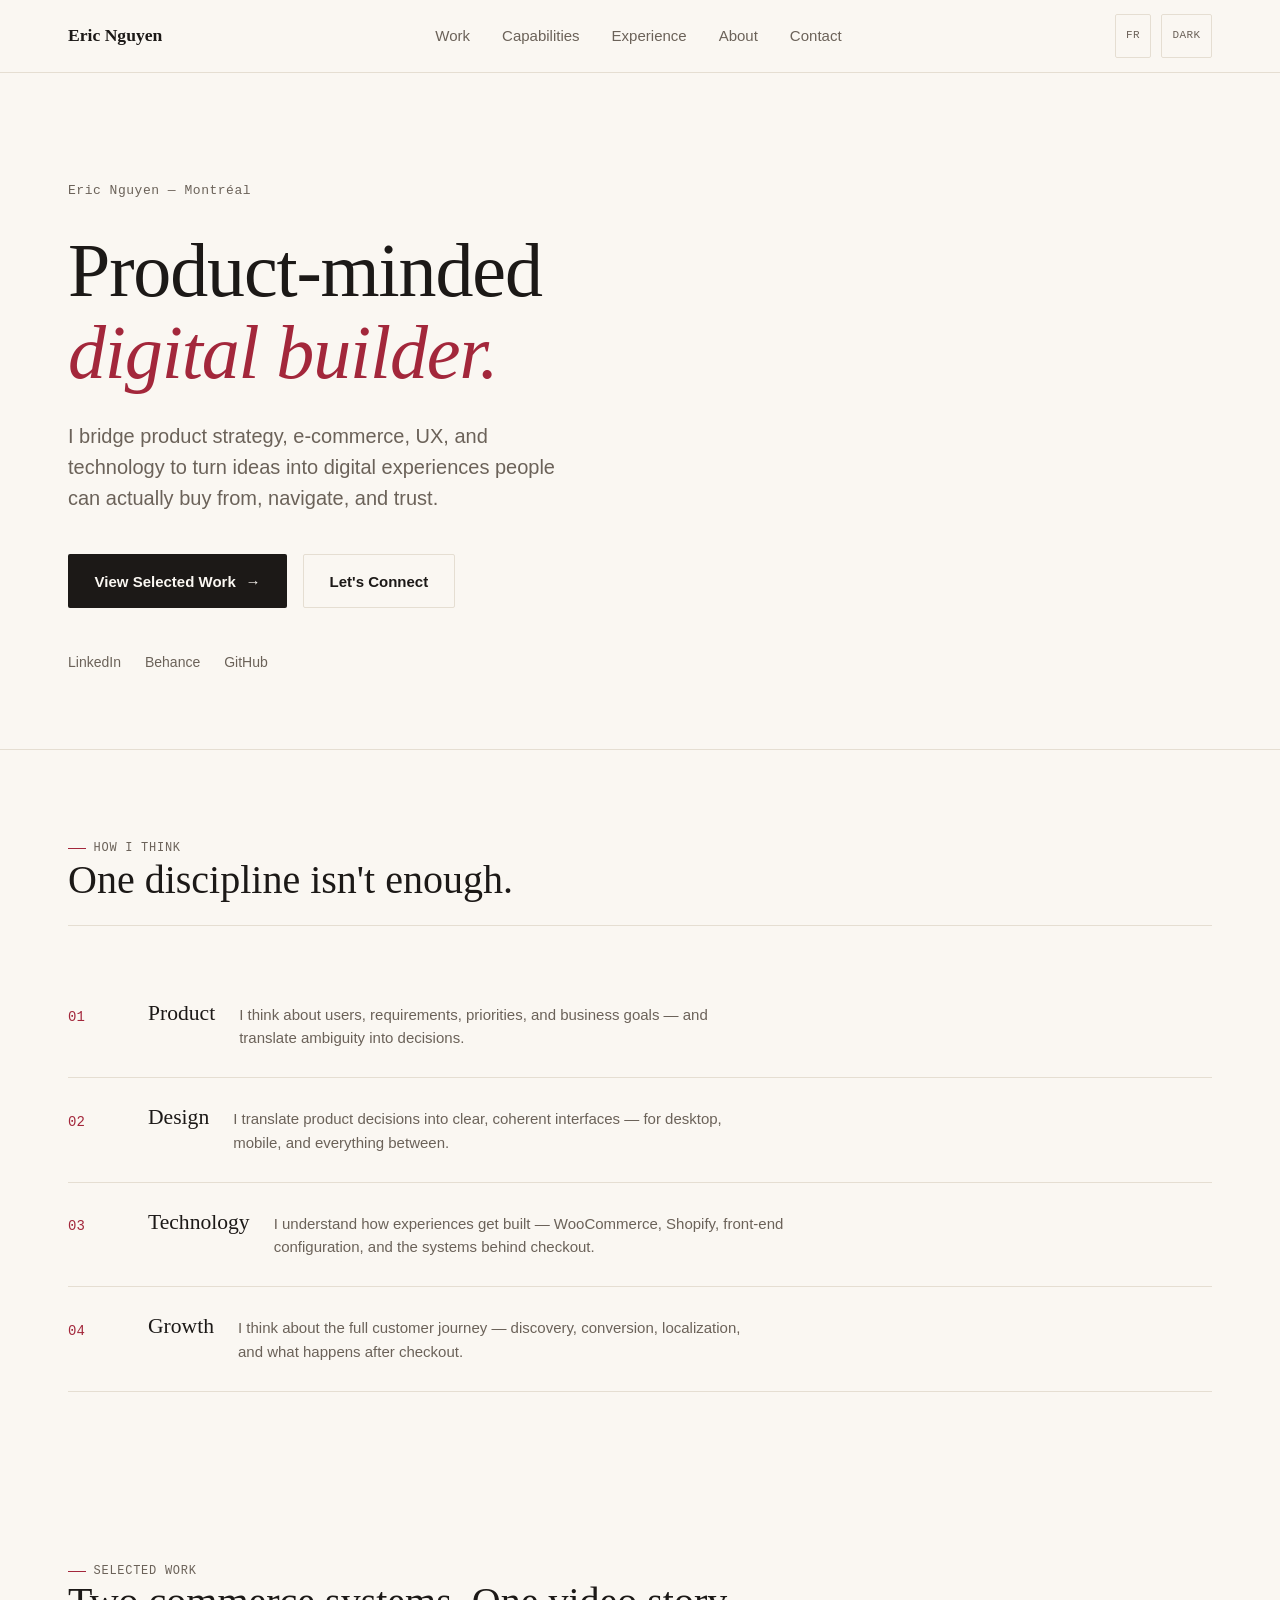
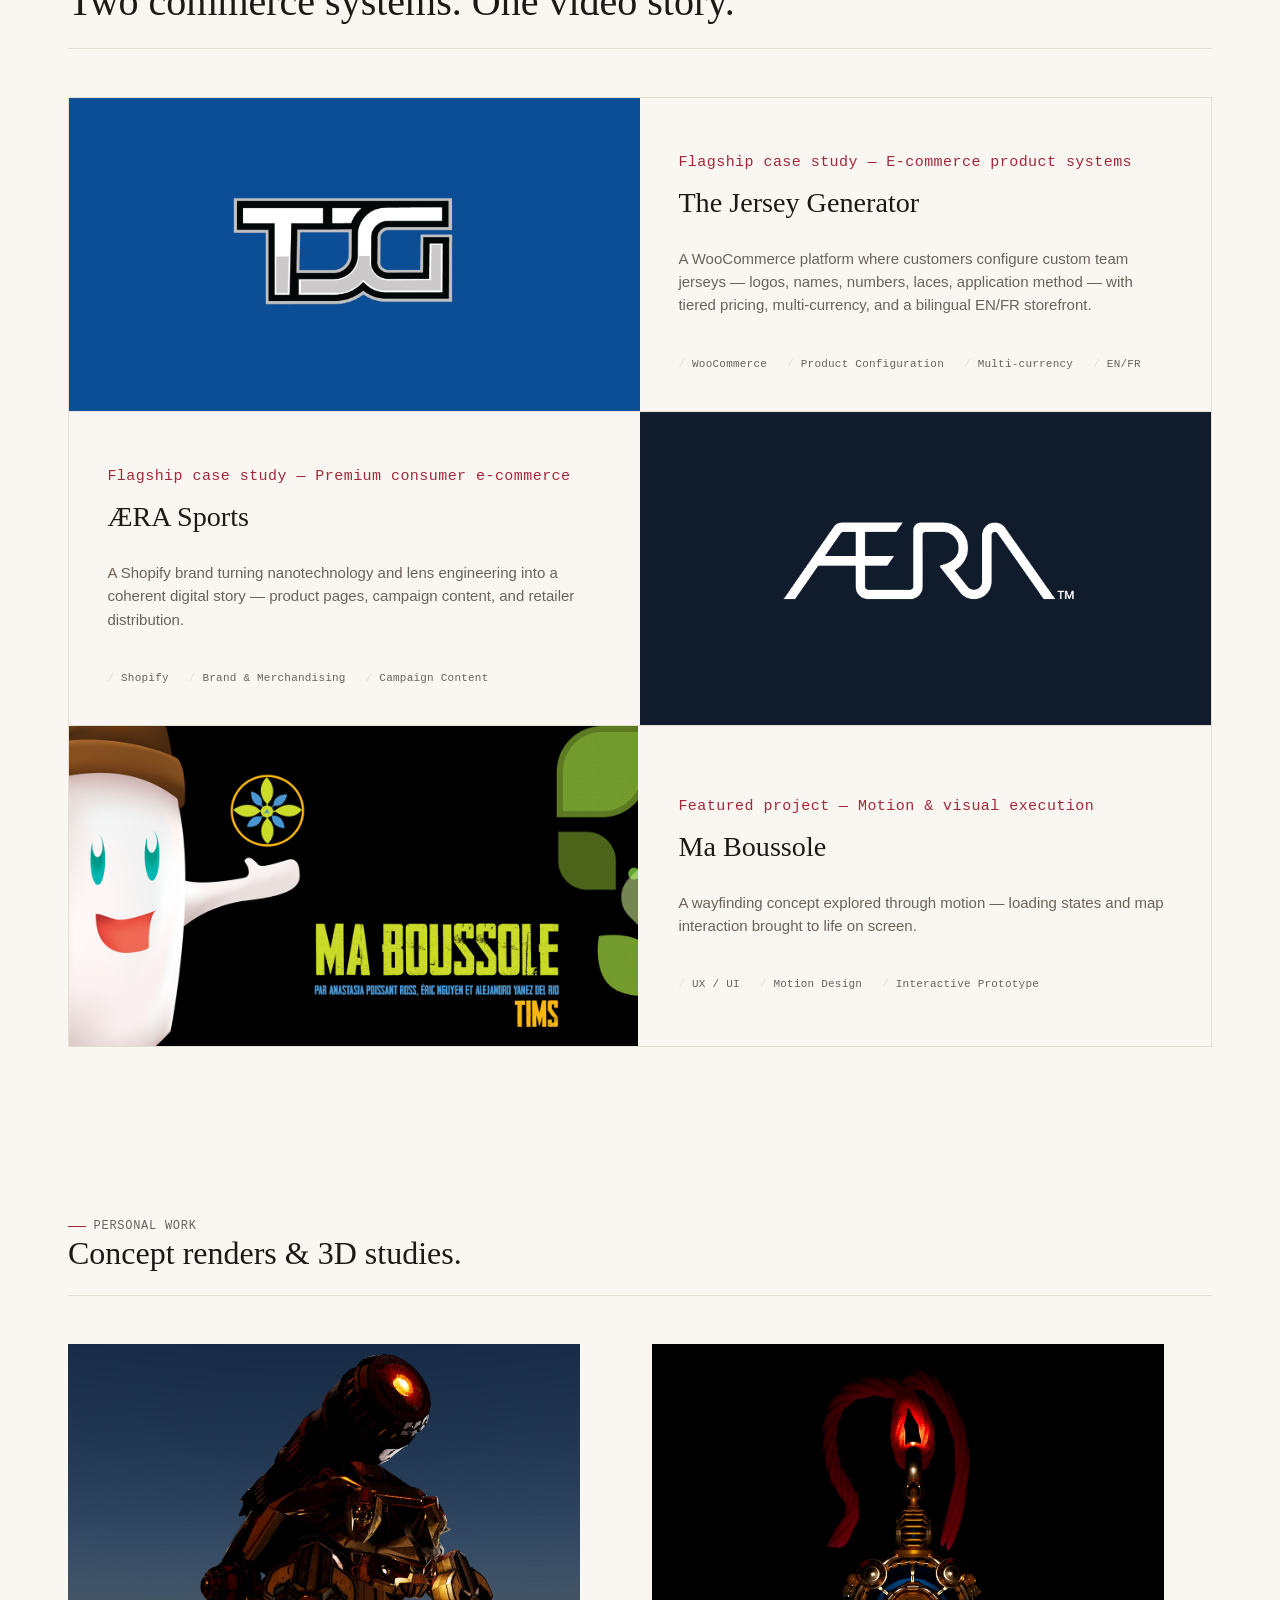
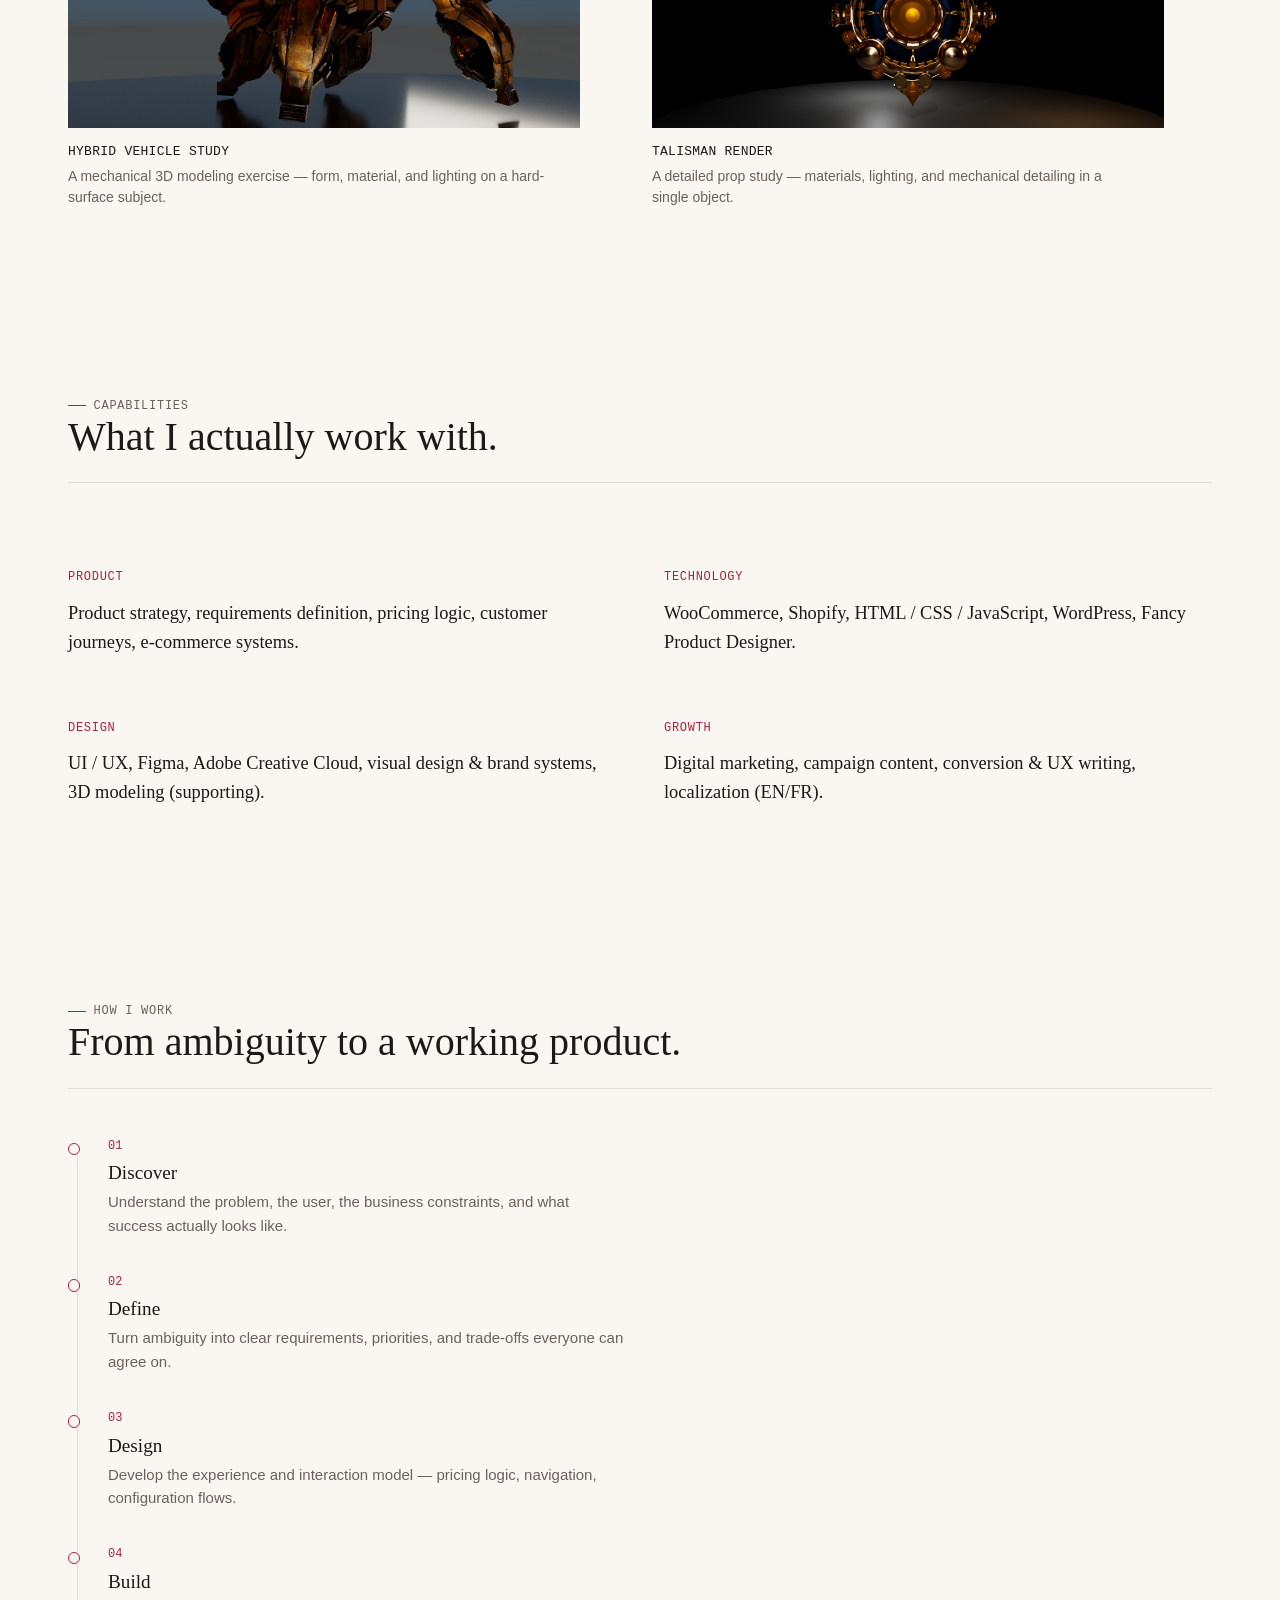
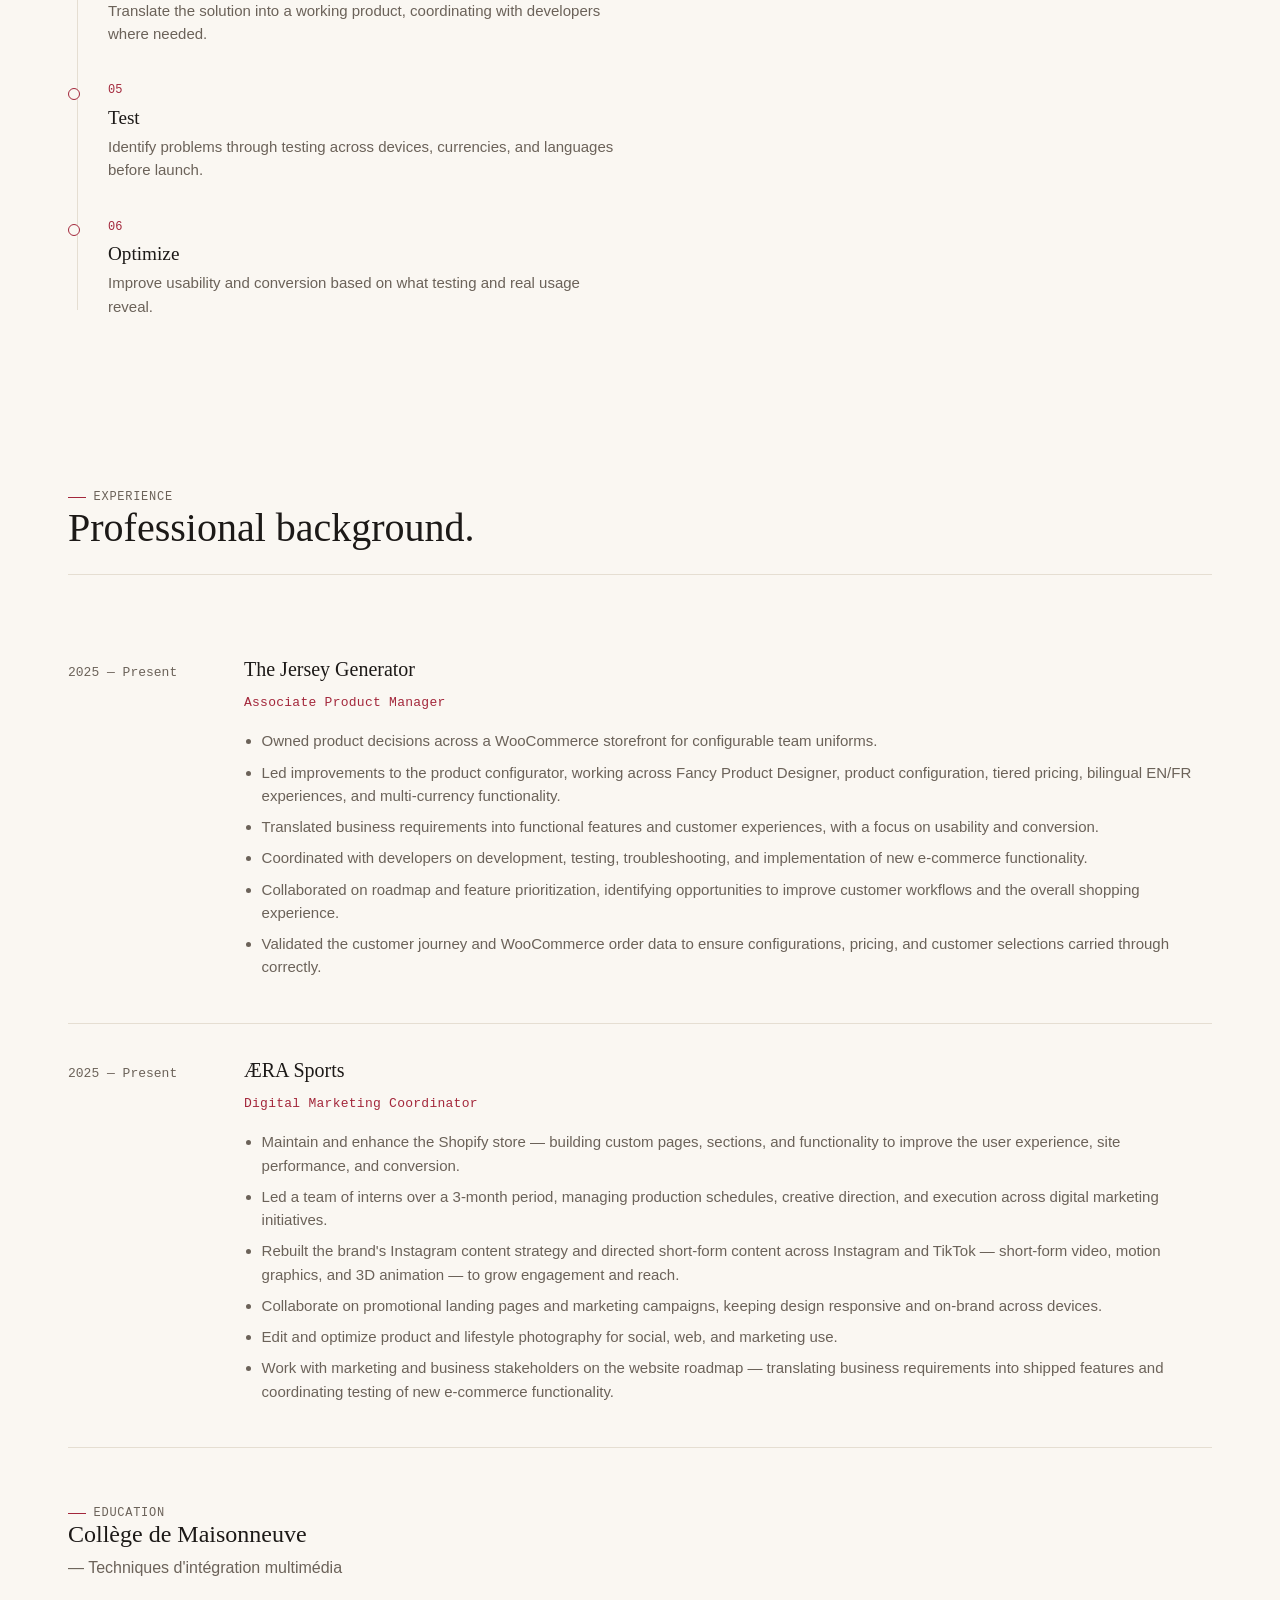
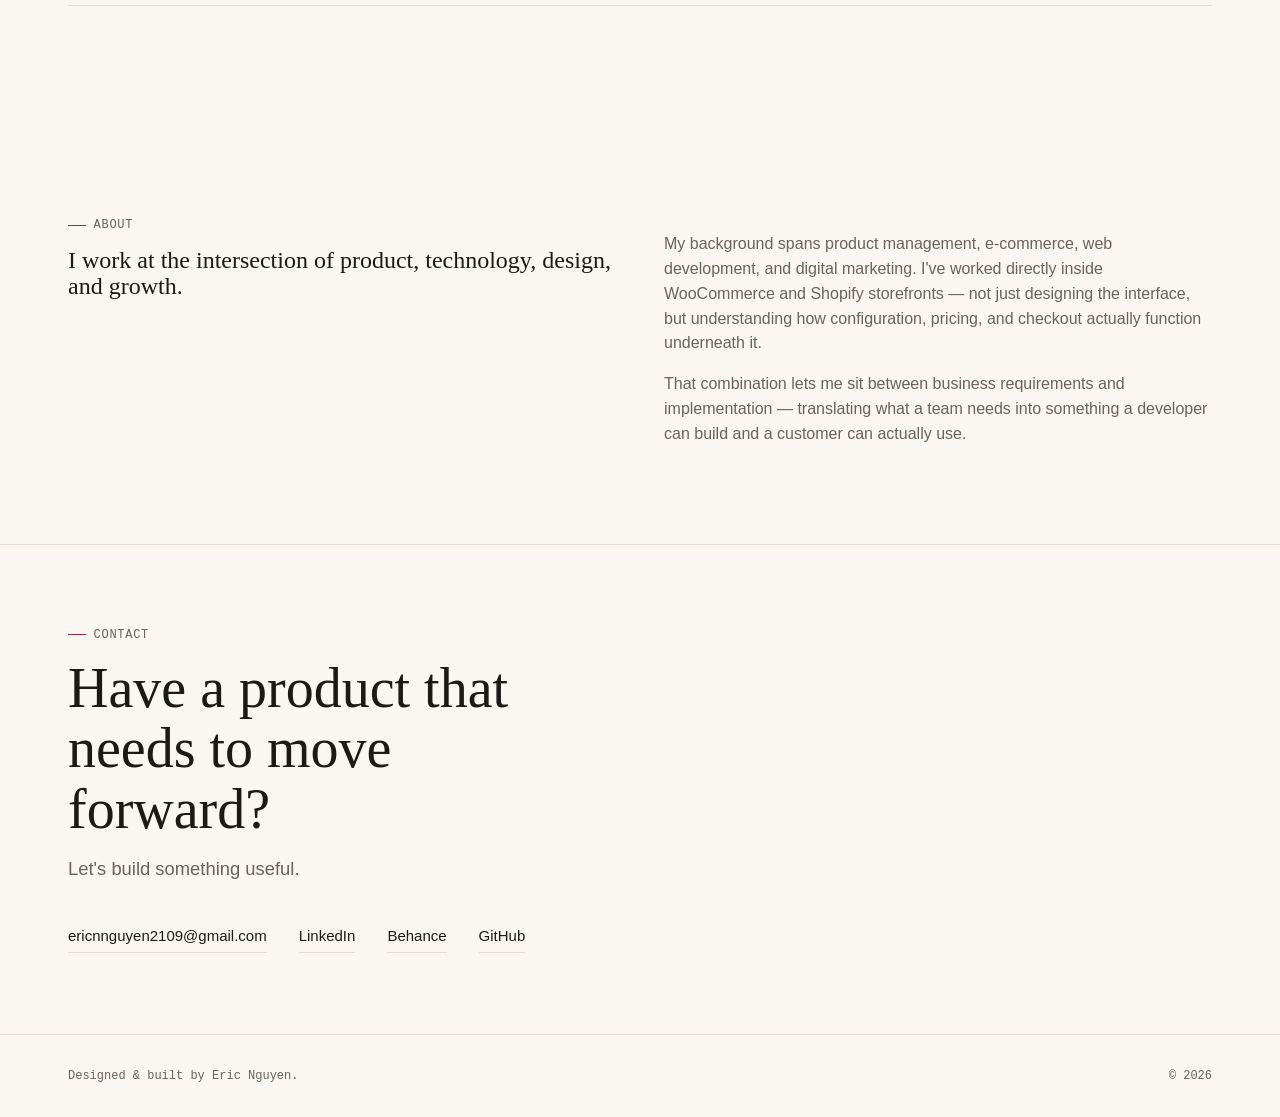
==== index.html @ 7a14f668 "first commit to github" ====
<!DOCTYPE html>
<html lang="en">
<head>
<meta charset="UTF-8">
<meta name="viewport" content="width=device-width, initial-scale=1.0">
<title>Eric Nguyen — Product-Minded Digital Builder</title>
<meta name="description" content="Eric Nguyen is a product-minded digital builder based in Montréal, working across product management, e-commerce (WooCommerce, Shopify), UX, and digital marketing.">
<link rel="canonical" href="https://ericnguyen.dev/">
<meta property="og:title" content="Eric Nguyen — Product-Minded Digital Builder">
<meta property="og:description" content="Bridging product strategy, e-commerce, UX and technology to turn ideas into digital experiences.">
<meta property="og:type" content="website">
<meta name="twitter:card" content="summary_large_image">
<link rel="stylesheet" href="css/style.css">
</head>
<body>

<header class="site-header">
  <div class="wrap">
    <a href="#top" class="logo">Eric Nguyen</a>
    <nav>
      <ul class="nav-links">
        <li><a href="#work" data-i18n="nav.work">Work</a></li>
        <li><a href="#capabilities" data-i18n="nav.capabilities">Capabilities</a></li>
        <li><a href="#experience" data-i18n="nav.experience">Experience</a></li>
        <li><a href="#about" data-i18n="nav.about">About</a></li>
        <li><a href="#contact" data-i18n="nav.contact">Contact</a></li>
      </ul>
    </nav>
    <div class="nav-right">
      <button class="icon-toggle" data-lang-toggle aria-label="Switch language">FR</button>
      <button class="icon-toggle" data-theme-toggle aria-label="Switch theme">DARK</button>
      <a href="#contact" class="btn btn-primary" data-i18n="nav.connect" style="display:none" data-desktop-only>Let's Connect</a>
      <button class="mobile-toggle" data-menu-toggle aria-label="Open menu">
        <svg width="22" height="22" viewBox="0 0 24 24" fill="none" stroke="currentColor" stroke-width="2"><line x1="3" y1="6" x2="21" y2="6"/><line x1="3" y1="12" x2="21" y2="12"/><line x1="3" y1="18" x2="21" y2="18"/></svg>
      </button>
    </div>
  </div>
</header>

<main id="top">

  <!-- HERO -->
  <section class="hero">
    <div class="wrap">
      <p class="hero-kicker" data-i18n="hero.kicker">Eric Nguyen — Montréal</p>
      <h1 data-i18n="hero.title">Product-minded<br><em>digital builder.</em></h1>
      <p class="hero-sub" data-i18n="hero.sub">I bridge product strategy, e-commerce, UX, and technology to turn ideas into digital experiences people can actually buy from, navigate, and trust.</p>
      <div class="hero-actions">
        <a href="#work" class="btn btn-primary btn-arrow" data-i18n="hero.cta1">View Selected Work</a>
        <a href="#contact" class="btn" data-i18n="hero.cta2">Let's Connect</a>
      </div>
      <div class="hero-links">
        <a href="https://www.linkedin.com/in/eric-nguyen-669284330/" target="_blank" rel="noopener">LinkedIn</a>
        <a href="https://www.behance.net/ericnguyen34" target="_blank" rel="noopener">Behance</a>
        <a href="https://github.com/" target="_blank" rel="noopener">GitHub</a>
      </div>
    </div>
  </section>

  <!-- THE DIFFERENCE -->
  <section id="difference">
    <div class="wrap">
      <div class="section-head">
        <div>
          <p class="eyebrow" data-i18n="diff.eyebrow">How I think</p>
          <h2 data-i18n="diff.title">One discipline isn't enough.</h2>
        </div>
      </div>
      <div class="pillars">
        <div class="pillar"><div class="pillar-num">01</div><div class="pillar-body"><h3 data-i18n="pillar1.title">Product</h3><p data-i18n="pillar1.body">I think about users, requirements, priorities, and business goals — and translate ambiguity into decisions.</p></div></div>
        <div class="pillar"><div class="pillar-num">02</div><div class="pillar-body"><h3 data-i18n="pillar2.title">Design</h3><p data-i18n="pillar2.body">I translate product decisions into clear, coherent interfaces — for desktop, mobile, and everything between.</p></div></div>
        <div class="pillar"><div class="pillar-num">03</div><div class="pillar-body"><h3 data-i18n="pillar3.title">Technology</h3><p data-i18n="pillar3.body">I understand how experiences get built — WooCommerce, Shopify, front-end configuration, and the systems behind checkout.</p></div></div>
        <div class="pillar"><div class="pillar-num">04</div><div class="pillar-body"><h3 data-i18n="pillar4.title">Growth</h3><p data-i18n="pillar4.body">I think about the full customer journey — discovery, conversion, localization, and what happens after checkout.</p></div></div>
      </div>
    </div>
  </section>

  <!-- SELECTED WORK -->
  <section id="work">
    <div class="wrap">
      <div class="section-head">
        <div>
          <p class="eyebrow" data-i18n="work.eyebrow">Selected Work</p>
          <h2 data-i18n="work.title">Two commerce systems. One video story.</h2>
        </div>
      </div>
      <div class="work-grid">

      <a href="jersey-generator.html" class="work-card">
        <div class="work-media">
          <img src="assets/images/jersey-generator/TJGHOMEPAGE.png" alt="Custom hockey jersey configured on The Jersey Generator platform">
        </div>
        <div class="work-info">
          <p class="work-tag" data-i18n="jg.tag">Flagship case study — E-commerce product systems</p>
          <h3 data-i18n="jg.title">The Jersey Generator</h3>
          <p data-i18n="jg.body">A WooCommerce platform where customers configure custom team jerseys — logos, names, numbers, laces, application method — with tiered pricing, multi-currency, and a bilingual EN/FR storefront.</p>
          <div class="work-meta"><span data-i18n="jg.meta.woocommerce">WooCommerce</span><span data-i18n="jg.meta.configuration">Product Configuration</span><span data-i18n="jg.meta.currency">Multi-currency</span><span data-i18n="jg.meta.language">EN/FR</span></div>
        </div>
      </a>

      <a href="aera-sports.html" class="work-card">
        <div class="work-media">
          <img src="assets/images/aera-sports/AERALOGOHOME.png" alt="ÆRA Sports frameless watersport eyewear, six colorways">
        </div>
        <div class="work-info">
          <p class="work-tag" data-i18n="aera.tag">Flagship case study — Premium consumer e-commerce</p>
          <h3 data-i18n="aera.title">ÆRA Sports</h3>
          <p data-i18n="aera.body">A Shopify brand turning nanotechnology and lens engineering into a coherent digital story — product pages, campaign content, and retailer distribution.</p>
          <div class="work-meta"><span data-i18n="aera.meta.shopify">Shopify</span><span data-i18n="aera.meta.brand">Brand & Merchandising</span><span data-i18n="aera.meta.campaign">Campaign Content</span></div>
        </div>
      </a>

      <a href="ma-boussole.html" class="work-card tier2">
        <div class="work-media">
          <img src="assets/images/ma-boussole/title-credits.png" alt="Ma Boussole wayfinding concept">
        </div>
        <div class="work-info">
          <p class="work-tag" data-i18n="mb.tag">Featured project — Motion & visual execution</p>
          <h3 data-i18n="mb.title">Ma Boussole</h3>
          <p data-i18n="mb.body">A wayfinding concept explored through motion — loading states and map interaction brought to life on screen.</p>
          <div class="work-meta"><span data-i18n="mb.meta.uxui">UX / UI</span><span data-i18n="mb.meta.motion">Motion Design</span><span data-i18n="mb.meta.prototype">Interactive Prototype</span></div>
        </div>
      </a>

      </div>
    </div>
  </section>

  <!-- SUPPORTING WORK -->
  <section id="supporting-work">
    <div class="wrap">
      <div class="section-head">
        <div>
          <p class="eyebrow" data-i18n="supp.eyebrow">Personal Work</p>
          <h2 style="font-size:clamp(1.5rem,2.6vw,2rem);" data-i18n="supp.title">Concept renders & 3D studies.</h2>
        </div>
      </div>
      <div class="supporting-grid">
        <div class="supporting-card">
          <div class="work-media"><img src="assets/images/other-projects/hybrid-vehicle-render.jpg" alt="3D render of a mechanized hybrid vehicle study"></div>
          <div class="cap"><h4 data-i18n="supp.hybrid.title">Hybrid Vehicle Study</h4><p data-i18n="supp.hybrid.body">A mechanical 3D modeling exercise — form, material, and lighting on a hard-surface subject.</p></div>
        </div>
        <div class="supporting-card">
          <div class="work-media"><img src="assets/images/other-projects/talisman-render.jpg" alt="3D render of a steampunk-style mechanical talisman pendant"></div>
          <div class="cap"><h4 data-i18n="supp.talisman.title">Talisman Render</h4><p data-i18n="supp.talisman.body">A detailed prop study — materials, lighting, and mechanical detailing in a single object.</p></div>
        </div>
      </div>
    </div>
  </section>

  <section id="capabilities">
    <div class="wrap">
      <div class="section-head">
        <div>
          <p class="eyebrow" data-i18n="cap.eyebrow">Capabilities</p>
          <h2 data-i18n="cap.title">What I actually work with.</h2>
        </div>
      </div>
      <div class="capabilities-grid">
        <div class="cap-group">
          <h3 data-i18n="cap.product">Product</h3>
          <p class="skills" data-i18n="cap.product.skills">Product strategy, requirements definition, pricing logic, customer journeys, e-commerce systems.</p>
        </div>
        <div class="cap-group">
          <h3 data-i18n="cap.technology">Technology</h3>
          <p class="skills" data-i18n="cap.technology.skills">WooCommerce, Shopify, HTML / CSS / JavaScript, WordPress, Fancy Product Designer.</p>
        </div>
        <div class="cap-group">
          <h3 data-i18n="cap.design">Design</h3>
          <p class="skills" data-i18n="cap.design.skills">UI / UX, Figma, Adobe Creative Cloud, visual design &amp; brand systems, 3D modeling (supporting).</p>
        </div>
        <div class="cap-group">
          <h3 data-i18n="cap.growth">Growth</h3>
          <p class="skills" data-i18n="cap.growth.skills">Digital marketing, campaign content, conversion &amp; UX writing, localization (EN/FR).</p>
        </div>
      </div>
    </div>
  </section>

  <!-- HOW I WORK -->
  <section id="how-i-work">
    <div class="wrap">
      <div class="section-head">
        <div>
          <p class="eyebrow" data-i18n="process.eyebrow">How I Work</p>
          <h2 data-i18n="process.title">From ambiguity to a working product.</h2>
        </div>
      </div>
      <div class="process-list">
        <div class="process-item"><div class="num">01</div><div><h3 data-i18n="process1.title">Discover</h3><p data-i18n="process1.body">Understand the problem, the user, the business constraints, and what success actually looks like.</p></div></div>
        <div class="process-item"><div class="num">02</div><div><h3 data-i18n="process2.title">Define</h3><p data-i18n="process2.body">Turn ambiguity into clear requirements, priorities, and trade-offs everyone can agree on.</p></div></div>
        <div class="process-item"><div class="num">03</div><div><h3 data-i18n="process3.title">Design</h3><p data-i18n="process3.body">Develop the experience and interaction model — pricing logic, navigation, configuration flows.</p></div></div>
        <div class="process-item"><div class="num">04</div><div><h3 data-i18n="process4.title">Build</h3><p data-i18n="process4.body">Translate the solution into a working product, coordinating with developers where needed.</p></div></div>
        <div class="process-item"><div class="num">05</div><div><h3 data-i18n="process5.title">Test</h3><p data-i18n="process5.body">Identify problems through testing across devices, currencies, and languages before launch.</p></div></div>
        <div class="process-item"><div class="num">06</div><div><h3 data-i18n="process6.title">Optimize</h3><p data-i18n="process6.body">Improve usability and conversion based on what testing and real usage reveal.</p></div></div>
      </div>
    </div>
  </section>

  <!-- EXPERIENCE -->
  <section id="experience">
    <div class="wrap">
      <div class="section-head">
        <div>
          <p class="eyebrow" data-i18n="exp.eyebrow">Experience</p>
          <h2 data-i18n="exp.title">Professional background.</h2>
        </div>
      </div>
      <div class="timeline">
        <div class="timeline-item">
          <div class="when">2025 — Present</div>
          <div>
            <h3>The Jersey Generator</h3>
            <p class="role-org">Associate Product Manager</p>
            <ul>
              <li data-i18n="exp.jg.li1">Owned product decisions across a WooCommerce storefront for configurable team uniforms.</li>
              <li data-i18n="exp.jg.li2">Led improvements to the product configurator, working across Fancy Product Designer, product configuration, tiered pricing, bilingual EN/FR experiences, and multi-currency functionality.</li>
              <li data-i18n="exp.jg.li3">Translated business requirements into functional features and customer experiences, with a focus on usability and conversion.</li>
              <li data-i18n="exp.jg.li4">Coordinated with developers on development, testing, troubleshooting, and implementation of new e-commerce functionality.</li>
              <li data-i18n="exp.jg.li5">Collaborated on roadmap and feature prioritization, identifying opportunities to improve customer workflows and the overall shopping experience.</li>
              <li data-i18n="exp.jg.li6">Validated the customer journey and WooCommerce order data to ensure configurations, pricing, and customer selections carried through correctly.</li>            
            </ul>
          </div>
        </div>
        <div class="timeline-item">
          <div class="when">2025 — Present</div>
          <div>
            <h3>ÆRA Sports</h3>
            <p class="role-org">Digital Marketing Coordinator</p>
            <ul>
              <li data-i18n="exp.aera.li1">Maintain and enhance the Shopify store — building custom pages, sections, and functionality to improve the user experience, site performance, and conversion.</li>
              <li data-i18n="exp.aera.li2">Led a team of interns over a 3-month period, managing production schedules, creative direction, and execution across digital marketing initiatives.</li>
              <li data-i18n="exp.aera.li3">Rebuilt the brand's Instagram content strategy and directed short-form content across Instagram and TikTok — short-form video, motion graphics, and 3D animation — to grow engagement and reach.</li>
              <li data-i18n="exp.aera.li4">Collaborate on promotional landing pages and marketing campaigns, keeping design responsive and on-brand across devices.</li>
              <li data-i18n="exp.aera.li5">Edit and optimize product and lifestyle photography for social, web, and marketing use.</li>
              <li data-i18n="exp.aera.li6">Work with marketing and business stakeholders on the website roadmap — translating business requirements into shipped features and coordinating testing of new e-commerce functionality.</li>
            </ul>
          </div>
        </div>
      </div>
      <div class="section-head" style="margin-top:3rem;border-top:none;padding-top:0;">
        <div>
          <p class="eyebrow">Education</p>
          <h2 style="font-size:1.5rem;">Collège de Maisonneuve</h2>
          <p style="margin-top:.5rem;">— Techniques d'intégration multimédia</p>
        </div>
      </div>
    </div>
  </section>

  <!-- ABOUT -->
  <section id="about">
    <div class="wrap">
      <div class="about-grid">
        <div>
          <p class="eyebrow" data-i18n="about.eyebrow">About</p>
          <h2 data-i18n="about.title">I work at the intersection of product, technology, design, and growth.</h2>
        </div>
        <div>
          <p data-i18n="about.body1">My background spans product management, e-commerce, web development, and digital marketing. I've worked directly inside WooCommerce and Shopify storefronts — not just designing the interface, but understanding how configuration, pricing, and checkout actually function underneath it.</p>
          <p data-i18n="about.body2">That combination lets me sit between business requirements and implementation — translating what a team needs into something a developer can build and a customer can actually use.</p>
        </div>
      </div>
    </div>
  </section>

  <!-- CONTACT -->
  <section id="contact" class="contact">
    <div class="wrap">
      <p class="eyebrow" data-i18n="contact.eyebrow">Contact</p>
      <h2 data-i18n="contact.title">Have a product that needs to move forward?</h2>
      <p data-i18n="contact.sub" style="font-size:1.15rem;margin-top:1rem;">Let's build something useful.</p>
      <div class="contact-links">
        <a href="mailto:ericnnguyen2109@gmail.com">ericnnguyen2109@gmail.com</a>
        <a href="https://www.linkedin.com/in/eric-nguyen-669284330/" target="_blank" rel="noopener">LinkedIn</a>
        <a href="https://www.behance.net/ericnguyen34" target="_blank" rel="noopener">Behance</a>
        <a href="https://github.com/EricNguyen0" target="_blank" rel="noopener">GitHub</a>
      </div>
    </div>
  </section>

</main>

<footer class="site-footer">
  <div class="wrap">
    <span data-i18n="footer.rights">Designed &amp; built by Eric Nguyen.</span>
    <span>© 2026</span>
  </div>
</footer>

<script src="js/translations.js"></script>
<script src="js/script.js"></script>
</body>
</html>
---- css/style.css ----
/* =========================================================
   ERIC NGUYEN — PORTFOLIO
   Design language: editorial print sensibility, not SaaS
   marketing template. Three typefaces doing distinct jobs —
   a serif for voice, a grotesk for reading, a mono for
   labels/numbers/metadata — instead of one font faking three
   roles. Warm ink-and-paper palette with a single deliberate
   accent (not "brand blue"). No boxed feature-card grids:
   lists, rules, and running numbers carry structure instead.
   ========================================================= */

/* Fonts are loaded via <link> tags in each page's <head> — not @import —
   so the browser can discover and fetch them in parallel with this
   stylesheet instead of waiting to parse this far into the CSS first. */

:root {
  --bg: #FAF7F2;
  --surface: #FFFFFF;
  --surface-raised: #F1ECE3;
  --text-primary: #1C1917;
  --text-secondary: #6B6259;
  --border: #E5DED2;
  --accent: #A3273B;
  --accent-ink: #FFF9F5;
  --focus: #A3273B;

  --serif: 'Fraunces', Georgia, serif;
  --sans: 'Inter', -apple-system, BlinkMacSystemFont, sans-serif;
  --mono: 'JetBrains Mono', ui-monospace, 'SFMono-Regular', Menlo, monospace;

  --max: 1240px;
  --gutter: clamp(1.25rem, 4vw, 3rem);
  --radius: 2px;
}

[data-theme="dark"] {
  --bg: #14110F;
  --surface: #1C1815;
  --surface-raised: #221D19;
  --text-primary: #F3ECE3;
  --text-secondary: #9C9088;
  --border: #302A24;
  --accent: #E2647A;
  --accent-ink: #1C0A0E;
  --focus: #E2647A;
}

* { box-sizing: border-box; -webkit-tap-highlight-color: transparent; }
html { scroll-behavior: smooth; -webkit-text-size-adjust: 100%; text-size-adjust: 100%; }
body { overflow-x: hidden; }
button, input, textarea, select { font: inherit; -webkit-appearance: none; appearance: none; }
:focus:not(:focus-visible) { outline: none; }
@media (prefers-reduced-motion: reduce) {
  html { scroll-behavior: auto; }
  *, *::before, *::after { animation-duration: 0.001ms !important; animation-iteration-count: 1 !important; transition-duration: 0.001ms !important; }
}

body {
  margin: 0;
  background: var(--bg);
  color: var(--text-primary);
  font-family: var(--sans);
  line-height: 1.55;
  -webkit-font-smoothing: antialiased;
  transition: background .25s ease, color .25s ease;
}

img, video { max-width: 100%; display: block; }
a { color: inherit; }
:focus-visible { outline: 2px solid var(--focus); outline-offset: 3px; }
::selection { background: var(--accent); color: var(--accent-ink); }

.wrap { max-width: var(--max); margin: 0 auto; padding: 0 var(--gutter); }

h1, h2, h3, h4 { font-family: var(--serif); font-weight: 500; line-height: 1.08; margin: 0; }
p { max-width: 62ch; color: var(--text-secondary); }
em { color: var(--text-primary); }

/* Labels, tags, meta, numbers — the mono voice runs through the
   whole site as its one consistent structural signature. */
.eyebrow {
  font-family: var(--mono); font-size: .75rem; font-weight: 500;
  letter-spacing: .06em; text-transform: uppercase;
  color: var(--text-secondary); margin: 0 0 .85rem;
  display: flex; align-items: center; gap: .5rem;
}
.eyebrow::before { content: ''; width: 1.1rem; height: 1px; background: var(--accent); display: inline-block; }

.btn {
  display: inline-flex; align-items: center; gap: .6rem;
  font-family: var(--sans); font-weight: 600; font-size: .9375rem;
  padding: .9rem 1.6rem; border-radius: var(--radius);
  border: 1px solid transparent; cursor: pointer; text-decoration: none;
  transition: background .2s ease, color .2s ease, transform .15s ease, gap .2s ease;
}
.btn-primary { background: var(--text-primary); color: var(--bg); }
.btn-primary:hover { background: var(--accent); color: var(--accent-ink); }
.btn:not(.btn-primary) { border-color: var(--border); color: var(--text-primary); background: transparent; }
.btn:not(.btn-primary):hover { border-color: var(--text-primary); }
.btn-arrow::after { content: '→'; transition: transform .2s ease; }
.btn:hover .btn-arrow::after, .btn.btn-arrow:hover::after { transform: translateX(2px); }

/* ---------- Header & Mobile Menu Fix ---------- */
.site-header {
  position: sticky;
  top: 0;
  z-index: 100; /* Increased z-index to sit above all page content */
  background: var(--bg);
  background: color-mix(in srgb, var(--bg) 95%, transparent);
  -webkit-backdrop-filter: blur(10px);
  backdrop-filter: blur(10px);
  border-bottom: 1px solid var(--border);
  padding-left: env(safe-area-inset-left);
  padding-right: env(safe-area-inset-right);
}

.site-header .wrap {
  display: flex;
  align-items: center;
  justify-content: space-between;
  height: 4.5rem;
  gap: 1rem;
}

.logo {
  font-family: var(--serif);
  font-weight: 600;
  font-size: clamp(1rem, 2.5vw, 1.1rem);
  text-decoration: none;
}

.nav-links {
  display: flex;
  gap: 2rem;
  list-style: none;
  margin: 0;
  padding: 0;
}

.nav-links a {
  text-decoration: none;
  font-size: 0.9375rem;
  color: var(--text-secondary);
  transition: color 0.15s ease;
}

.nav-links a:hover, 
.nav-links a.active {
  color: var(--text-primary);
}

.nav-right {
  display: flex;
  align-items: center;
  gap: 0.6rem;
}

.icon-toggle {
  background: none;
  border: 1px solid var(--border);
  border-radius: var(--radius);
  color: var(--text-secondary);
  font-family: var(--mono);
  font-size: 0.6875rem;
  font-weight: 500;
  letter-spacing: 0.04em;
  padding: 0.5rem 0.65rem;
  min-height: 2.75rem;
  cursor: pointer;
  transition: border-color 0.15s ease, color 0.15s ease;
}

.icon-toggle:hover {
  border-color: var(--text-primary);
  color: var(--text-primary);
}

.mobile-toggle {
  display: none;
  background: none;
  border: none;
  color: var(--text-primary);
  cursor: pointer;
  min-width: 2.75rem;
  min-height: 2.75rem;
  padding: 0;
}

/* Mobile Specific Menu Overlay Fix */
@media (max-width: 900px) {
  .mobile-toggle { 
    display: flex; 
    align-items: center; 
    justify-content: center; 
  }
  
  .nav-links {
    position: fixed;
    top: 4.5rem;
    left: 0;
    right: 0;
    bottom: 0;
    height: calc(100vh - 4.5rem); /* Covers full screen below header */
    background: var(--bg); /* Opaque background prevents page text bleed-through */
    z-index: 99;
    flex-direction: column;
    padding: 2.5rem var(--gutter);
    gap: 1.75rem;
    transform: translateY(-8px);
    opacity: 0;
    pointer-events: none;
    transition: opacity 0.2s ease, transform 0.2s ease;
    overflow-y: auto; /* Ensures menu items remain accessible on short screens */
  }

  .nav-links.open {
    opacity: 1;
    transform: translateY(0);
    pointer-events: auto;
  }

  .nav-links a {
    font-size: 1.75rem;
    font-family: var(--serif);
    color: var(--text-primary);
  }
}

/* ---------- Hero ---------- */
.hero { padding: clamp(4rem, 12vh, 7.5rem) 0 clamp(3rem, 8vh, 5rem); border-bottom: 1px solid var(--border); }
.hero-kicker { font-family: var(--mono); font-size: .8125rem; letter-spacing: .04em; color: var(--text-secondary); margin: 0 0 1.75rem; }
.hero h1 { font-size: clamp(2.5rem, 6vw, 4.75rem); max-width: 15ch; letter-spacing: -0.015em; }
.hero h1 em { font-style: italic; color: var(--accent); }
.hero-sub { font-size: clamp(1.05rem, 1.6vw, 1.25rem); margin: 1.75rem 0 2.5rem; max-width: 46ch; }
.hero-actions { display: flex; flex-wrap: wrap; gap: 1rem; margin-bottom: 2.75rem; }
.hero-links { display: flex; gap: 1.5rem; font-size: .875rem; font-weight: 500; }
.hero-links a { text-decoration: none; color: var(--text-secondary); border-bottom: 1px solid transparent; padding-bottom: 2px; transition: border-color .15s ease, color .15s ease; }
.hero-links a:hover { color: var(--text-primary); border-color: var(--accent); }

/* ---------- Section scaffolding ---------- */
section { padding: clamp(3.5rem, 9vh, 6.5rem) 0; }
.section-head { display: flex; justify-content: space-between; align-items: flex-end; gap: 2rem; margin-bottom: 3rem; border-bottom: 1px solid var(--border); padding-bottom: 1.5rem; }
.section-head h2 { font-size: clamp(1.75rem, 3.2vw, 2.5rem); }
.section-head p { margin: .5rem 0 0; }

/* ---------- The Difference — a running list, not a feature grid ---------- */
/* .pillars { border-top: 1px solid var(--text-primary); } */
.pillar {
  display: grid; grid-template-columns: 3.5rem 1fr; gap: 1.5rem;
  padding: 1.75rem 0; border-bottom: 1px solid var(--border);
  align-items: baseline; transition: padding-left .25s ease;
}
.pillar:hover { padding-left: .5rem; }
.pillar-num { font-family: var(--mono); font-size: .875rem; color: var(--accent); align-self: start; padding-top: .35rem; }
.pillar-body { display: flex; flex-wrap: wrap; align-items: baseline; gap: .5rem 1.5rem; }
.pillar h3 { font-size: 1.35rem; flex-shrink: 0; }
.pillar p { font-size: .9375rem; margin: 0; flex: 1 1 32ch; }
@media (max-width: 640px) {
  .pillar { grid-template-columns: 2.5rem 1fr; }
  .pillar-body { flex-direction: column; gap: .35rem; }
}

/* ---------- Selected work ---------- */
.work-grid { display: grid; grid-template-columns: 1fr; gap: 1px; background: var(--border); border: 1px solid var(--border); }
.work-card { background: var(--bg); text-decoration: none; color: inherit; display: grid; grid-template-columns: 1fr 1fr; align-items: stretch; }
.work-card.tier3 { grid-template-columns: 1fr; }
.work-card:nth-child(even) .work-media { order: 2; }
.work-card:nth-child(even) .work-info { order: 1; }
.work-media { position: relative; overflow: hidden; background: var(--surface-raised); max-height: 24rem; }
.work-card.tier2 .work-media { aspect-ratio: 16 / 9; max-height: 20rem; }
.work-media img, .work-media video { width: 100%; height: 100%; object-fit: cover; transition: transform .5s ease; }
.work-card:hover .work-media img, .work-card:hover .work-media video { transform: scale(1.03); }
.work-info { padding: clamp(1.5rem, 3vw, 2.75rem); display: flex; flex-direction: column; justify-content: center; }
.work-tag { font-family: var(--mono); font-size: .75rem; letter-spacing: .03em; color: var(--accent); margin-bottom: .85rem; }
.work-info h3 { font-size: clamp(1.4rem, 2.2vw, 1.9rem); margin-bottom: .85rem; }
.work-info p { font-size: .9375rem; }
.work-meta { display: flex; gap: 1.25rem; flex-wrap: wrap; margin-top: 1.5rem; }
.work-meta span { font-family: var(--mono); font-size: .6875rem; letter-spacing: .02em; color: var(--text-secondary); }
.work-meta span::before { content: '/ '; color: var(--border); }
@media (max-width: 800px) {
  .work-card, .work-card.tier2 { grid-template-columns: 1fr; }
  .work-card:nth-child(even) .work-media, .work-card:nth-child(even) .work-info { order: initial; }
  .work-media, .work-card.tier2 .work-media { aspect-ratio: 16 / 10; max-height: 16rem; }
}

/* ---------- Supporting work (Tier 3) ---------- */
.supporting-grid { display: grid; grid-template-columns: repeat(2, 1fr); gap: 1.5rem; }
/* .supporting-card { border-top: 1px solid var(--text-primary); } */
.supporting-card .work-media { aspect-ratio: 4/3; background: var(--surface-raised); }
.supporting-card .work-media img { width: 100%; height: 100%; object-fit: cover; }
.supporting-card .cap { padding: 1.1rem 0; }
.supporting-card .cap h4 { font-family: var(--mono); font-weight: 500; font-size: .8125rem; letter-spacing: .02em; text-transform: uppercase; margin: 0 0 .4rem; color: var(--text-primary); }
.supporting-card .cap p { font-size: .875rem; margin: 0; }
@media (max-width: 620px) { .supporting-grid { grid-template-columns: 1fr; } }

/* ---------- Capabilities — run-in text, not a skills matrix ---------- */
.capabilities-grid { display: grid; grid-template-columns: repeat(2, 1fr); gap: 2.5rem 3rem; padding-top: 2.5rem; }
.cap-group { padding-bottom: 1.5rem; }
.cap-group h3 {
  font-family: var(--mono); font-size: .75rem; letter-spacing: .06em; text-transform: uppercase;
  font-weight: 500; margin-bottom: .9rem; color: var(--accent);
}
.cap-group .skills { font-family: var(--serif); font-size: 1.15rem; color: var(--text-primary); line-height: 1.6; margin: 0; }
@media (max-width: 620px) { .capabilities-grid { grid-template-columns: 1fr; } }

/* ---------- How I work — a rail, not boxed steps ---------- */
.process-list { position: relative; padding-left: 2.5rem; }
.process-list::before { content: ''; position: absolute; left: .55rem; top: .5rem; bottom: .5rem; width: 1px; background: var(--border); }
.process-item { position: relative; padding: 0 0 2.25rem; }
.process-item:last-child { padding-bottom: 0; }
.process-item::before {
  content: ''; position: absolute; left: -2.5rem; top: .4rem; width: .65rem; height: .65rem;
  border-radius: 50%; background: var(--bg); border: 1px solid var(--accent);
}
.process-item .num { font-family: var(--mono); font-size: .75rem; color: var(--accent); display: block; margin-bottom: .5rem; }
.process-item h3 { font-size: 1.2rem; margin-bottom: .4rem; }
.process-item p { margin: 0; font-size: .9375rem; }

/* ---------- Experience ---------- */
/* .timeline { border-top: 1px solid var(--text-primary); } */
.timeline-item { display: grid; grid-template-columns: 9rem 1fr; gap: 2rem; padding: 2.25rem 0; border-bottom: 1px solid var(--border); }
.timeline-item .when { font-family: var(--mono); color: var(--text-secondary); font-size: .8125rem; padding-top: .3rem; }
.timeline-item h3 { font-size: 1.25rem; margin-bottom: .3rem; }
.timeline-item .role-org { font-family: var(--mono); font-size: .8125rem; letter-spacing: .02em; color: var(--accent); margin-bottom: 1rem; }
.timeline-item ul { margin: 0; padding-left: 1.1rem; color: var(--text-secondary); font-size: .9375rem; }
.timeline-item li { margin-bottom: .5rem; }
@media (max-width: 700px) { .timeline-item { grid-template-columns: 1fr; gap: .5rem; } }

/* ---------- About ---------- */
.about-grid { display: grid; grid-template-columns: 1fr 1fr; gap: 3rem; align-items: start; }
@media (max-width: 800px) { .about-grid { grid-template-columns: 1fr; } }

/* ---------- Contact / footer ---------- */
.contact { text-align: left; border-top: 1px solid var(--border); }
.contact h2 { font-size: clamp(2rem, 5vw, 3.5rem); max-width: 16ch; }
.contact-links { margin-top: 2.5rem; display: flex; flex-wrap: wrap; gap: 2rem; }
.contact-links a { text-decoration: none; font-size: .9375rem; border-bottom: 1px solid var(--border); padding-bottom: .3rem; transition: border-color .15s ease; }
.contact-links a:hover { border-color: var(--accent); }
footer.site-footer { border-top: 1px solid var(--border); padding: 2rem 0; }
.site-footer .wrap { display: flex; justify-content: space-between; align-items: center; flex-wrap: wrap; gap: 1rem; font-family: var(--mono); font-size: .75rem; color: var(--text-secondary); }

/* ---------- Case study pages ---------- */
.cs-hero { padding-top: 6rem; border-bottom: 1px solid var(--border); }
.cs-meta { display: flex; flex-wrap: wrap; gap: 2.5rem; margin: 2.5rem 0; padding-top: 2rem; border-top: 1px solid var(--border); font-family: var(--mono); }
.cs-meta div span { display: block; font-size: .6875rem; letter-spacing: .03em; text-transform: uppercase; color: var(--text-secondary); margin-bottom: .4rem; }
.cs-meta div strong { font-weight: 500; font-size: .875rem; font-family: var(--sans); color: var(--text-primary); }
.cs-figure { margin: 0; }
.cs-figure img, .cs-figure video { width: 100%; border-radius: var(--radius); }
.cs-figure figcaption { margin-top: .85rem; font-size: .875rem; color: var(--text-secondary); max-width: 60ch; }
.cs-two-col { display: grid; grid-template-columns: .9fr 1.1fr; gap: 3rem; align-items: start; }
@media (max-width: 800px) { .cs-two-col { grid-template-columns: 1fr; } }
.cs-two-col.reverse { grid-template-columns: 1.1fr .9fr; }
@media (max-width: 800px) { .cs-two-col.reverse { grid-template-columns: 1fr; } }
.cs-sticky { position: sticky; top: 8rem; }
@media (max-width: 800px) {
  /* Once cs-two-col stacks into one column, there's no sidebar left to
     justify sticky behavior — a "sticky" block sitting above its own
     stacked sibling content just looks like a bug, not a feature. */
  .cs-sticky { position: static; top: auto; }
}
.cs-grid-2 { display: grid; grid-template-columns: 1fr 1fr; gap: 1.25rem; }
.cs-grid-3 { display: grid; grid-template-columns: repeat(3, 1fr); gap: 1.25rem; }
@media (max-width: 700px) { .cs-grid-2, .cs-grid-3 { grid-template-columns: 1fr; } }
.pull-quote { font-family: var(--serif); font-style: italic; font-size: clamp(1.4rem, 2.6vw, 2rem); line-height: 1.32; border-left: 2px solid var(--accent); padding-left: 1.5rem; max-width: 42ch; color: var(--text-primary); }
.decision-block { border-top: 2px solid var(--text-primary); padding-top: 1rem; }
.decision-block .label { font-family: var(--mono); font-size: .6875rem; letter-spacing: .04em; text-transform: uppercase; color: var(--accent); margin-bottom: .6rem; }
.decision-block p { color: var(--text-primary); margin: 0; font-size: .9375rem; }

/* ---------- Swiper — lightweight, dependency-free carousel for
   showing multiple screenshots/photos in one figure slot ---------- */
.swiper { margin: 0; }
.swiper-track {
  display: flex; overflow-x: auto; scroll-snap-type: x mandatory; scroll-behavior: smooth;
  border-radius: var(--radius); -webkit-overflow-scrolling: touch;
  scrollbar-width: none; -ms-overflow-style: none;
}
.swiper-track::-webkit-scrollbar { display: none; }
.swiper-slide { flex: 0 0 100%; scroll-snap-align: start; margin: 0; }
.swiper-slide img, .swiper-slide video { width: 100%; display: block; }
.swiper-controls { display: flex; align-items: center; justify-content: space-between; margin-top: 1rem; }
.swiper-dots { display: flex; gap: .5rem; }
.swiper-dots .dot { width: .45rem; height: .45rem; border-radius: 50%; background: var(--border); border: none; padding: 0; cursor: pointer; transition: background .15s ease, transform .15s ease; }
.swiper-dots .dot.active { background: var(--accent); transform: scale(1.2); }
.swiper-btn {
  display: flex; align-items: center; justify-content: center;
  width: 2.25rem; height: 2.25rem; border-radius: 50%; border: 1px solid var(--border);
  background: transparent; color: var(--text-primary); cursor: pointer; font-family: var(--mono); font-size: .9rem;
  transition: border-color .15s ease, background .15s ease;
}
.swiper-btn:hover { border-color: var(--accent); background: var(--surface-raised); }
.swiper-caption { margin-top: .85rem; font-size: .875rem; color: var(--text-secondary); max-width: 60ch; }

.cs-nav-strip { position: sticky; top: 4.5rem; z-index: 30; background: var(--bg); background: color-mix(in srgb, var(--bg) 92%, transparent); -webkit-backdrop-filter: blur(8px); backdrop-filter: blur(8px); border-bottom: 1px solid var(--border); overflow-x: auto; -webkit-overflow-scrolling: touch; }
.cs-nav-strip a.active { color: var(--accent); }
.cs-nav-strip .wrap { display: flex; gap: 1.75rem; padding-top: .85rem; padding-bottom: .85rem; white-space: nowrap; }
.cs-nav-strip a { text-decoration: none; font-family: var(--mono); font-size: .75rem; letter-spacing: .02em; color: var(--text-secondary); }
.cs-nav-strip a:hover { color: var(--text-primary); }

.project-nav { display: grid; grid-template-columns: 1fr 1fr; border-top: 1px solid var(--border); }
.project-nav a { text-decoration: none; padding: 2.5rem var(--gutter); display: block; transition: background .15s ease; }
.project-nav a:hover { background: var(--surface-raised); }
.project-nav a:first-child { border-right: 1px solid var(--border); }
.project-nav .dir { font-family: var(--mono); font-size: .75rem; letter-spacing: .02em; color: var(--text-secondary); margin-bottom: .5rem; }
.project-nav h3 { font-size: 1.35rem; }
.project-nav a:last-child { text-align: right; }
@media (max-width: 700px) { .project-nav { grid-template-columns: 1fr; } .project-nav a:first-child { border-right: none; border-bottom: 1px solid var(--border); } .project-nav a:last-child { text-align: left; } }

[lang-hidden] { display: none !important; }
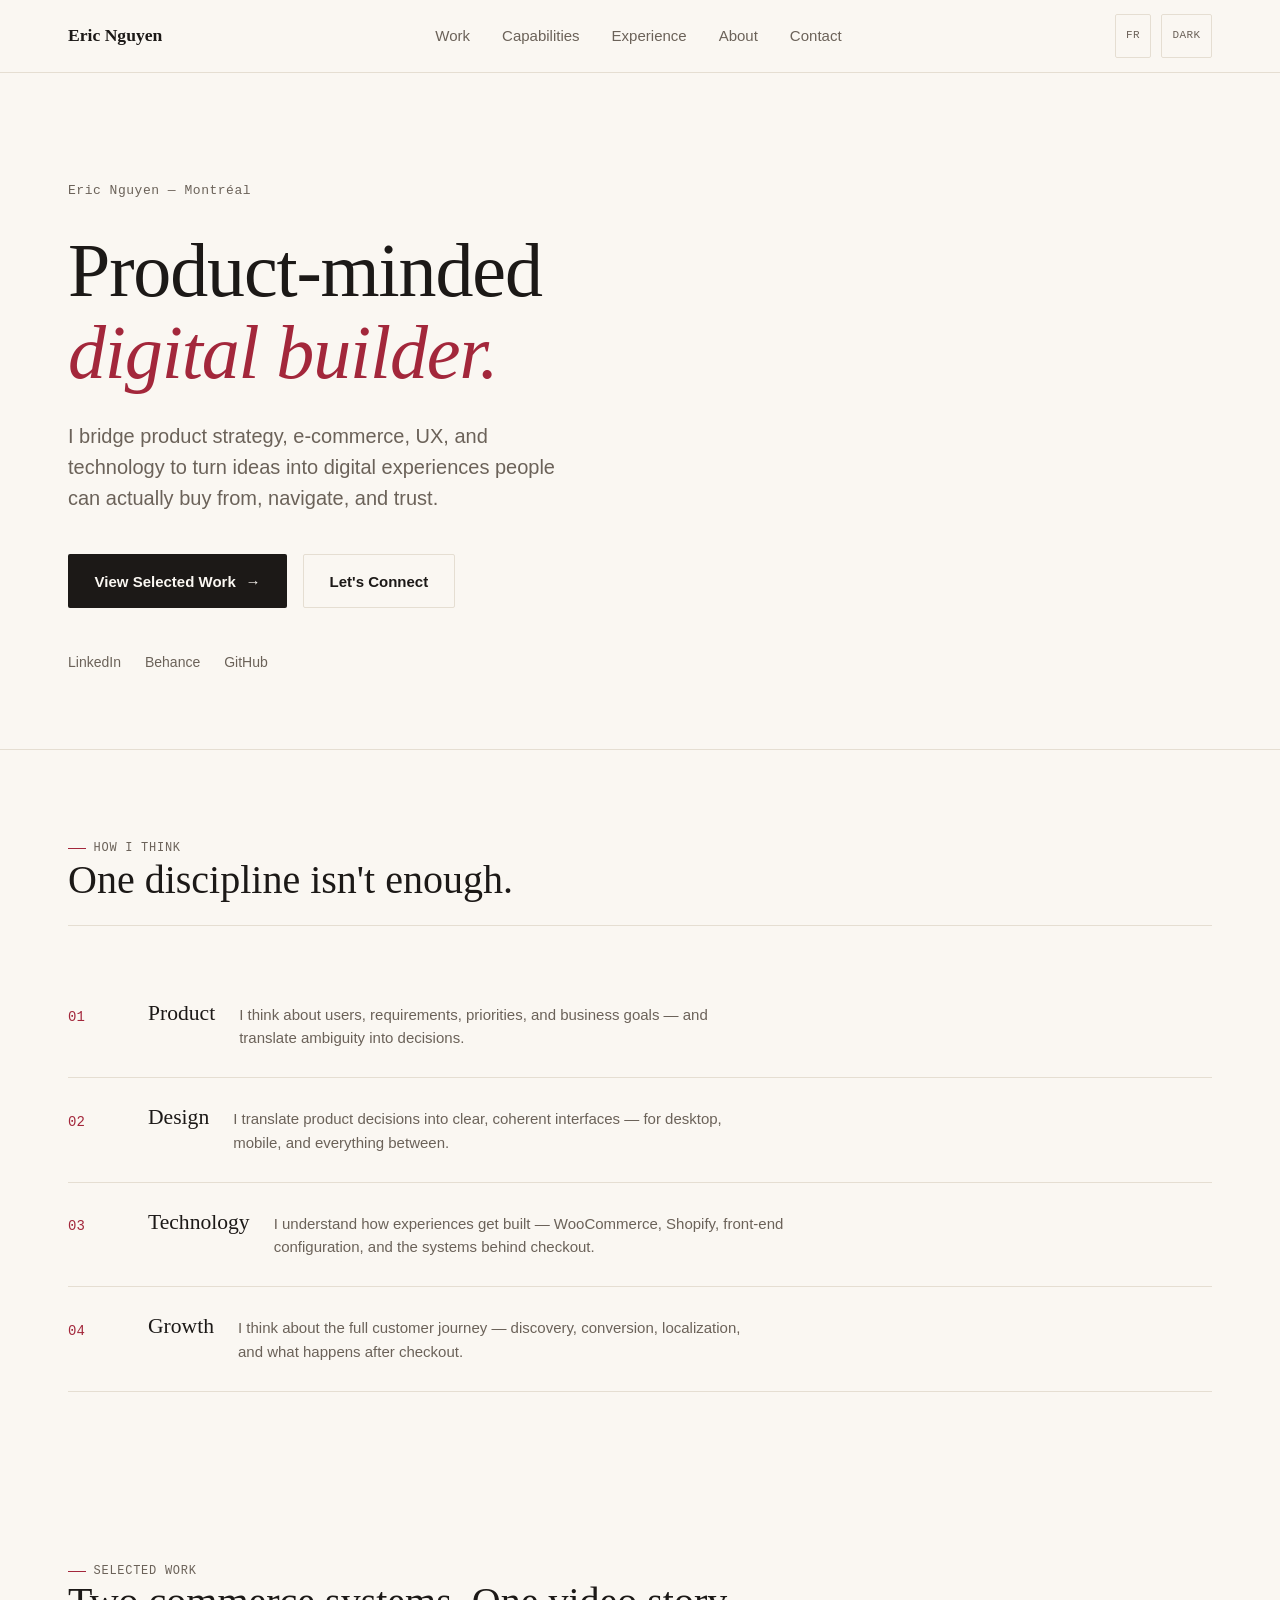
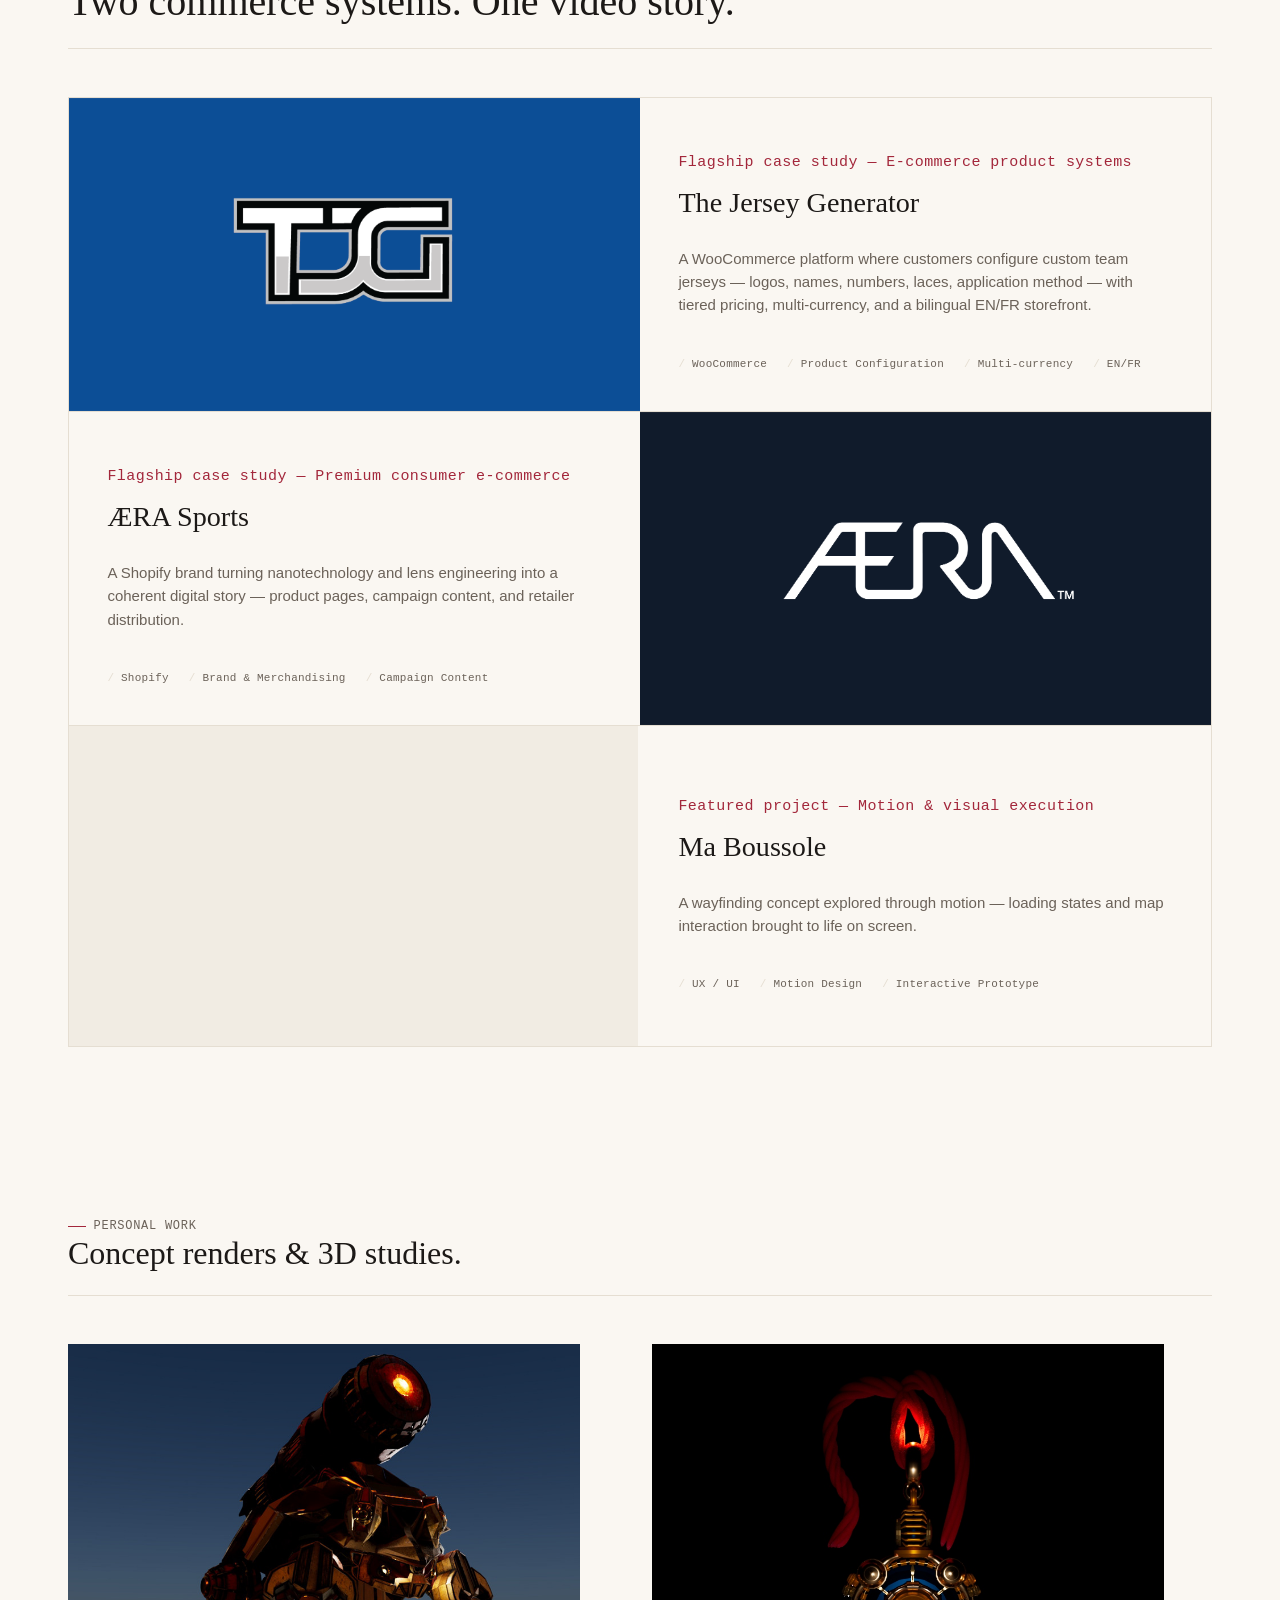
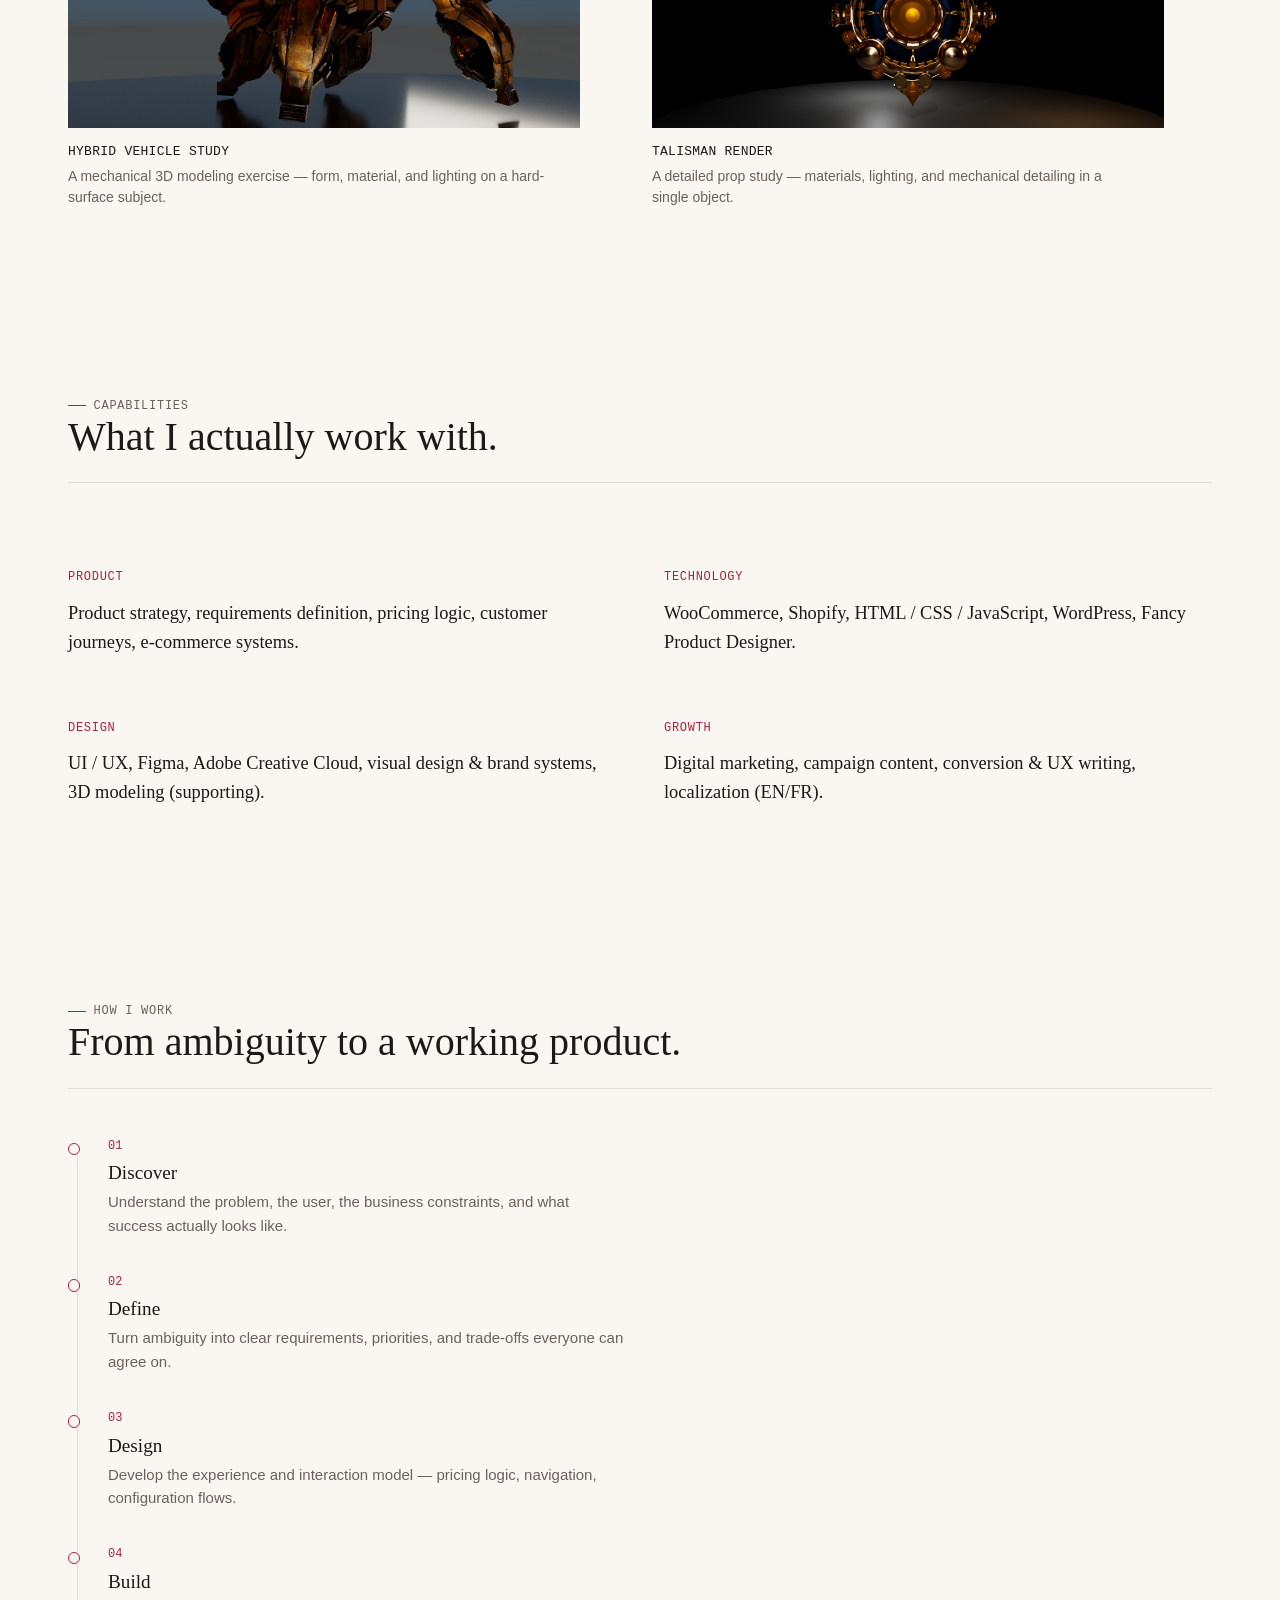
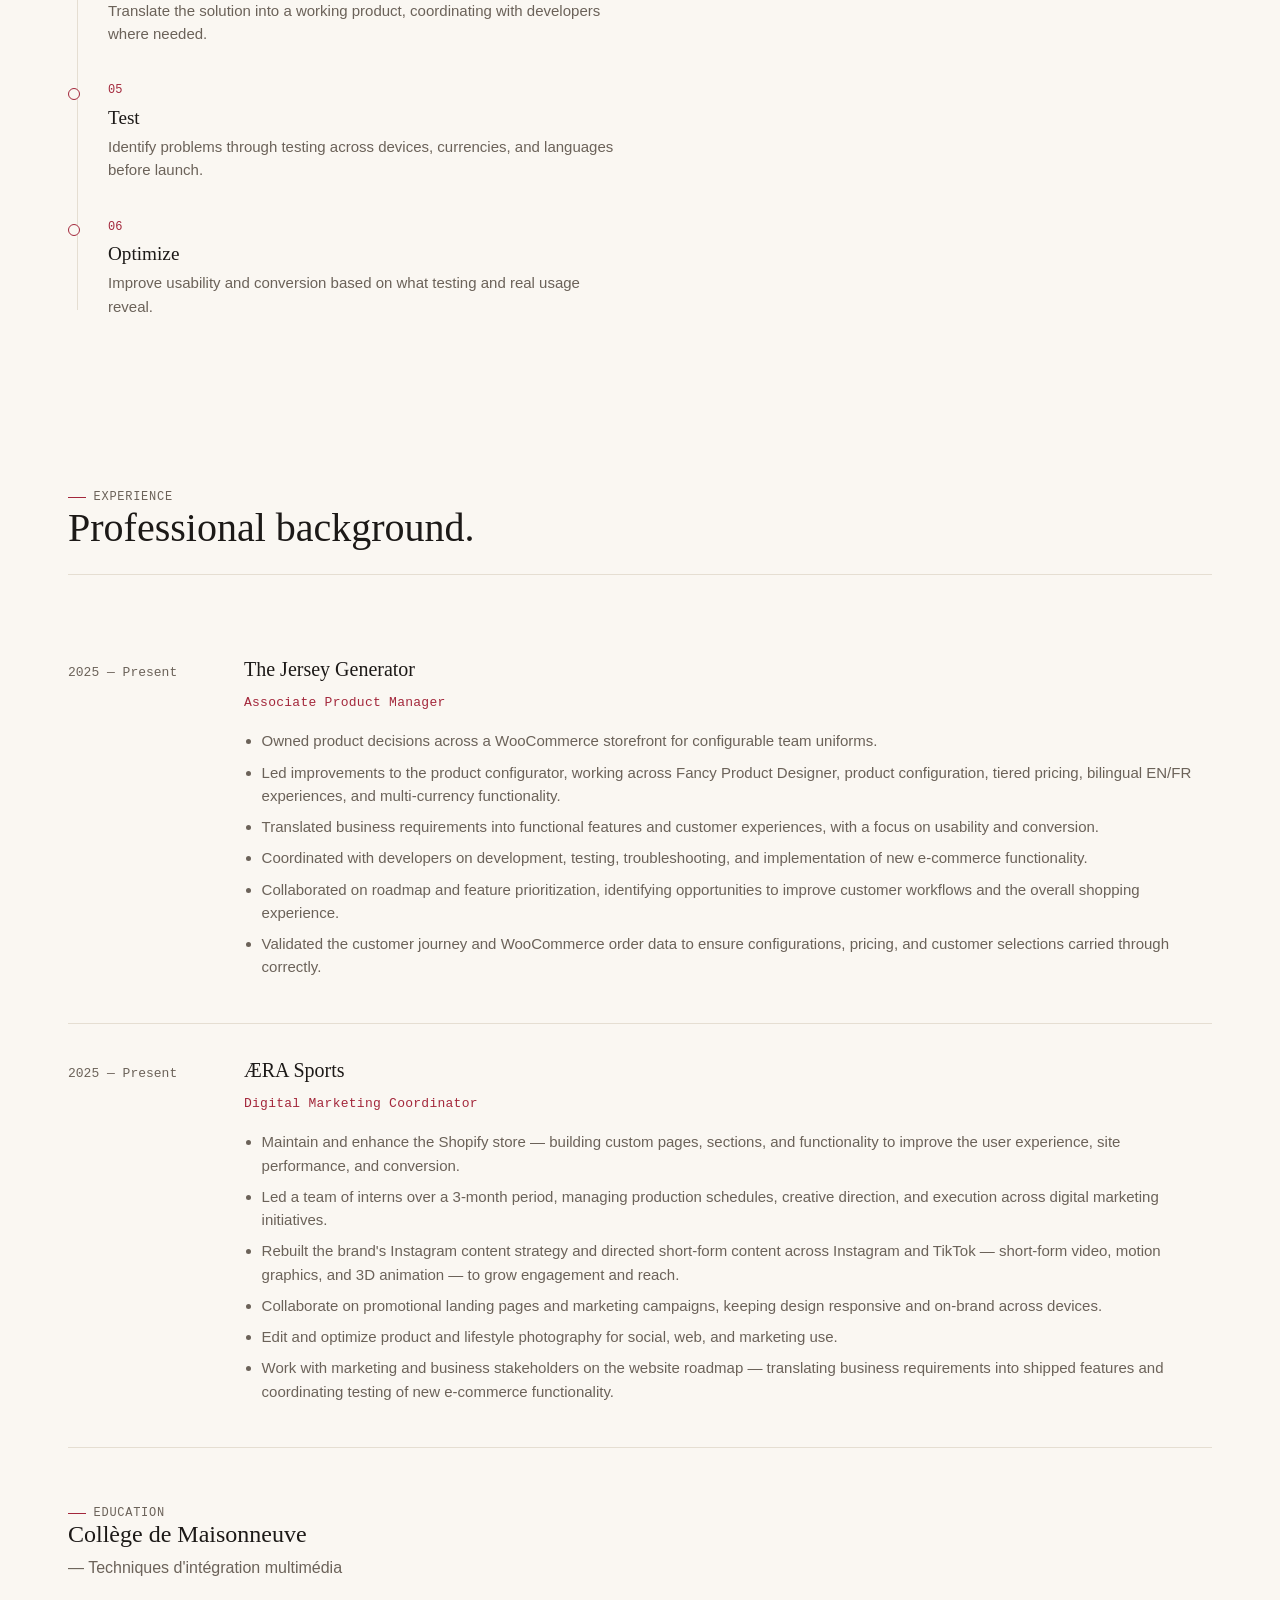
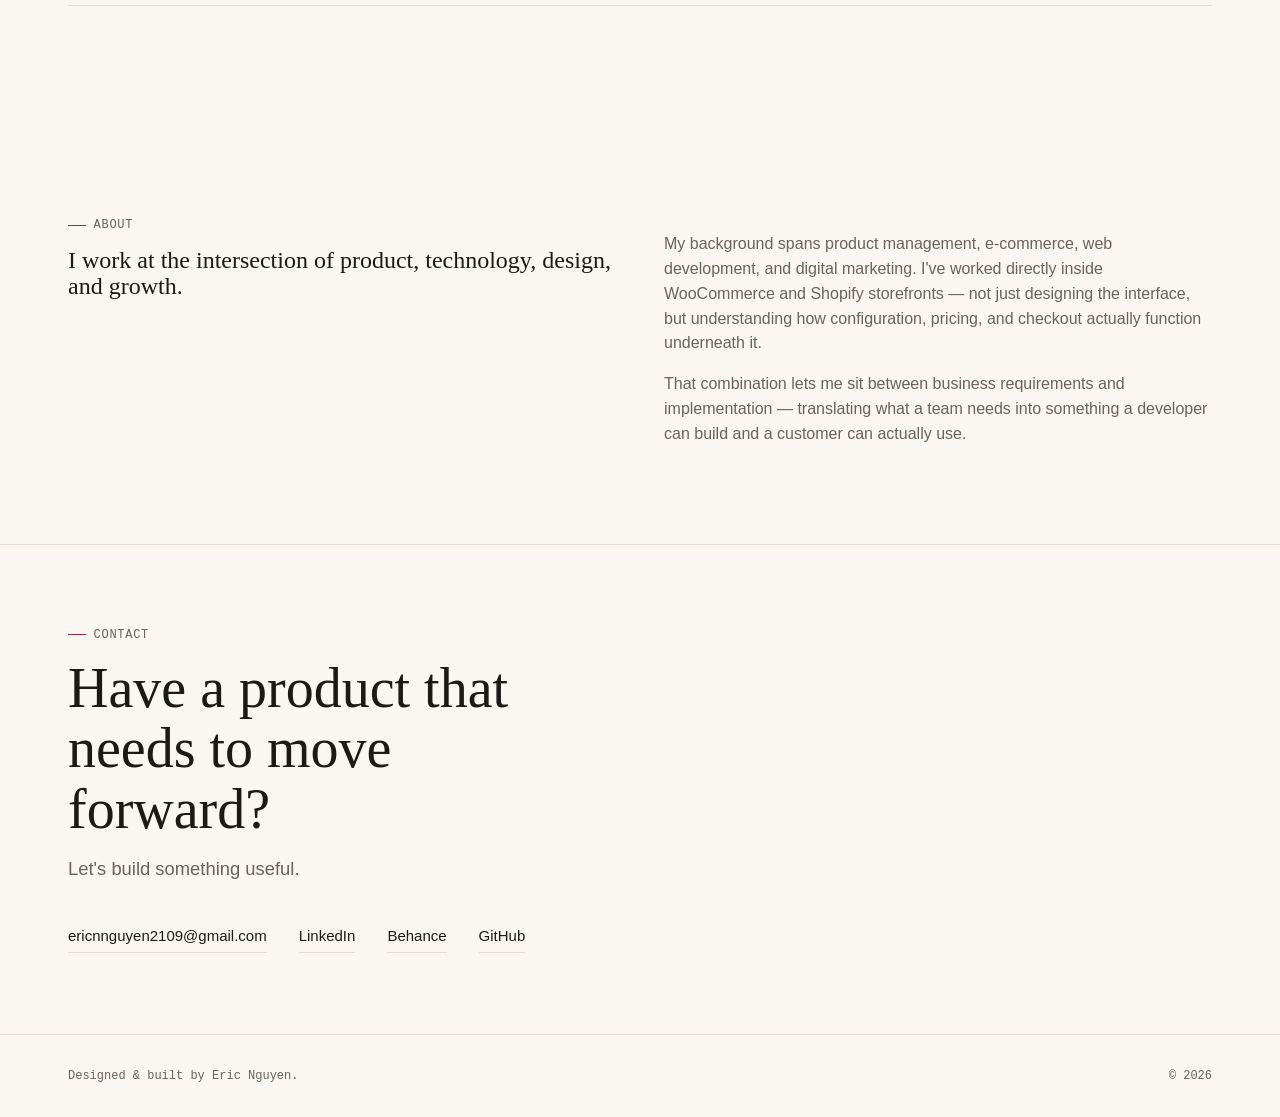
==== commit 738f35c6: "Clean up code and pages" ====
--- a/index.html
+++ b/index.html
@@ -1,16 +1,28 @@
 <!DOCTYPE html>
 <html lang="en">
 <head>
-<meta charset="UTF-8">
-<meta name="viewport" content="width=device-width, initial-scale=1.0">
-<title>Eric Nguyen — Product-Minded Digital Builder</title>
-<meta name="description" content="Eric Nguyen is a product-minded digital builder based in Montréal, working across product management, e-commerce (WooCommerce, Shopify), UX, and digital marketing.">
-<link rel="canonical" href="https://ericnguyen.dev/">
-<meta property="og:title" content="Eric Nguyen — Product-Minded Digital Builder">
-<meta property="og:description" content="Bridging product strategy, e-commerce, UX and technology to turn ideas into digital experiences.">
-<meta property="og:type" content="website">
-<meta name="twitter:card" content="summary_large_image">
-<link rel="stylesheet" href="css/style.css">
+  <meta charset="UTF-8">
+  <meta name="viewport" content="width=device-width, initial-scale=1.0">
+  <title>Eric Nguyen — Product-Minded Digital Builder</title>
+  <meta name="description" content="Eric Nguyen is a product-minded digital builder based in Montréal, working across product management, e-commerce (WooCommerce, Shopify), UX, and digital marketing.">
+  <link rel="canonical" href="https://ericnguyen.dev/">
+  
+  <!-- Open Graph / Social Media -->
+  <meta property="og:title" content="Eric Nguyen — Product-Minded Digital Builder">
+  <meta property="og:description" content="Bridging product strategy, e-commerce, UX and technology to turn ideas into digital experiences.">
+  <meta property="og:type" content="website">
+  <meta name="twitter:card" content="summary_large_image">
+
+  <!-- Resource Hints for Speed -->
+  <link rel="preconnect" href="https://www.youtube.com">
+  <link rel="dns-prefetch" href="https://www.youtube.com">
+
+  <!-- Stylesheets -->
+  <link rel="stylesheet" href="css/style.css">
+
+  <!-- Non-blocking Script Execution -->
+  <script src="js/translations.js" defer></script>
+  <script src="js/script.js" defer></script>
 </head>
 <body>
 
@@ -31,7 +43,7 @@
       <button class="icon-toggle" data-theme-toggle aria-label="Switch theme">DARK</button>
       <a href="#contact" class="btn btn-primary" data-i18n="nav.connect" style="display:none" data-desktop-only>Let's Connect</a>
       <button class="mobile-toggle" data-menu-toggle aria-label="Open menu">
-        <svg width="22" height="22" viewBox="0 0 24 24" fill="none" stroke="currentColor" stroke-width="2"><line x1="3" y1="6" x2="21" y2="6"/><line x1="3" y1="12" x2="21" y2="12"/><line x1="3" y1="18" x2="21" y2="18"/></svg>
+        <svg width="22" height="22" viewBox="0 0 24 24" fill="none" stroke="currentColor" stroke-width="2"><line x1="3" y1="6" x2="21" y2="6"/><line x1="3" y1="12" x2="21" y2="18"/><line x1="3" y1="18" x2="21" y2="18"/></svg>
       </button>
     </div>
   </div>
@@ -50,9 +62,9 @@
         <a href="#contact" class="btn" data-i18n="hero.cta2">Let's Connect</a>
       </div>
       <div class="hero-links">
-        <a href="https://www.linkedin.com/in/eric-nguyen-669284330/" target="_blank" rel="noopener">LinkedIn</a>
-        <a href="https://www.behance.net/ericnguyen34" target="_blank" rel="noopener">Behance</a>
-        <a href="https://github.com/" target="_blank" rel="noopener">GitHub</a>
+        <a href="https://www.linkedin.com/in/eric-nguyen-669284330/" target="_blank" rel="noopener noreferrer">LinkedIn</a>
+        <a href="https://www.behance.net/ericnguyen34" target="_blank" rel="noopener noreferrer">Behance</a>
+        <a href="https://github.com/EricNguyen0" target="_blank" rel="noopener noreferrer">GitHub</a>
       </div>
     </div>
   </section>
@@ -86,41 +98,41 @@
       </div>
       <div class="work-grid">
 
-      <a href="jersey-generator.html" class="work-card">
-        <div class="work-media">
-          <img src="assets/images/jersey-generator/TJGHOMEPAGE.png" alt="Custom hockey jersey configured on The Jersey Generator platform">
-        </div>
-        <div class="work-info">
-          <p class="work-tag" data-i18n="jg.tag">Flagship case study — E-commerce product systems</p>
-          <h3 data-i18n="jg.title">The Jersey Generator</h3>
-          <p data-i18n="jg.body">A WooCommerce platform where customers configure custom team jerseys — logos, names, numbers, laces, application method — with tiered pricing, multi-currency, and a bilingual EN/FR storefront.</p>
-          <div class="work-meta"><span data-i18n="jg.meta.woocommerce">WooCommerce</span><span data-i18n="jg.meta.configuration">Product Configuration</span><span data-i18n="jg.meta.currency">Multi-currency</span><span data-i18n="jg.meta.language">EN/FR</span></div>
-        </div>
-      </a>
-
-      <a href="aera-sports.html" class="work-card">
-        <div class="work-media">
-          <img src="assets/images/aera-sports/AERALOGOHOME.png" alt="ÆRA Sports frameless watersport eyewear, six colorways">
-        </div>
-        <div class="work-info">
-          <p class="work-tag" data-i18n="aera.tag">Flagship case study — Premium consumer e-commerce</p>
-          <h3 data-i18n="aera.title">ÆRA Sports</h3>
-          <p data-i18n="aera.body">A Shopify brand turning nanotechnology and lens engineering into a coherent digital story — product pages, campaign content, and retailer distribution.</p>
-          <div class="work-meta"><span data-i18n="aera.meta.shopify">Shopify</span><span data-i18n="aera.meta.brand">Brand & Merchandising</span><span data-i18n="aera.meta.campaign">Campaign Content</span></div>
-        </div>
-      </a>
-
-      <a href="ma-boussole.html" class="work-card tier2">
-        <div class="work-media">
-          <img src="assets/images/ma-boussole/title-credits.png" alt="Ma Boussole wayfinding concept">
-        </div>
-        <div class="work-info">
-          <p class="work-tag" data-i18n="mb.tag">Featured project — Motion & visual execution</p>
-          <h3 data-i18n="mb.title">Ma Boussole</h3>
-          <p data-i18n="mb.body">A wayfinding concept explored through motion — loading states and map interaction brought to life on screen.</p>
-          <div class="work-meta"><span data-i18n="mb.meta.uxui">UX / UI</span><span data-i18n="mb.meta.motion">Motion Design</span><span data-i18n="mb.meta.prototype">Interactive Prototype</span></div>
-        </div>
-      </a>
+        <a href="jersey-generator.html" class="work-card">
+          <div class="work-media">
+            <img src="assets/images/jersey-generator/TJGHOMEPAGE.png" alt="Custom hockey jersey configured on The Jersey Generator platform" loading="lazy" decoding="async">
+          </div>
+          <div class="work-info">
+            <p class="work-tag" data-i18n="jg.tag">Flagship case study — E-commerce product systems</p>
+            <h3 data-i18n="jg.title">The Jersey Generator</h3>
+            <p data-i18n="jg.body">A WooCommerce platform where customers configure custom team jerseys — logos, names, numbers, laces, application method — with tiered pricing, multi-currency, and a bilingual EN/FR storefront.</p>
+            <div class="work-meta"><span data-i18n="jg.meta.woocommerce">WooCommerce</span><span data-i18n="jg.meta.configuration">Product Configuration</span><span data-i18n="jg.meta.currency">Multi-currency</span><span data-i18n="jg.meta.language">EN/FR</span></div>
+          </div>
+        </a>
+
+        <a href="aera-sports.html" class="work-card">
+          <div class="work-media">
+            <img src="assets/images/aera-sports/AERALOGOHOME.png" alt="ÆRA Sports frameless watersport eyewear, six colorways" loading="lazy" decoding="async">
+          </div>
+          <div class="work-info">
+            <p class="work-tag" data-i18n="aera.tag">Flagship case study — Premium consumer e-commerce</p>
+            <h3 data-i18n="aera.title">ÆRA Sports</h3>
+            <p data-i18n="aera.body">A Shopify brand turning nanotechnology and lens engineering into a coherent digital story — product pages, campaign content, and retailer distribution.</p>
+            <div class="work-meta"><span data-i18n="aera.meta.shopify">Shopify</span><span data-i18n="aera.meta.brand">Brand & Merchandising</span><span data-i18n="aera.meta.campaign">Campaign Content</span></div>
+          </div>
+        </a>
+
+        <a href="ma-boussole.html" class="work-card tier2">
+          <div class="work-media">
+            <img src="assets/images/ma-boussole/title-credits.png" alt="Ma Boussole wayfinding concept" loading="lazy" decoding="async">
+          </div>
+          <div class="work-info">
+            <p class="work-tag" data-i18n="mb.tag">Featured project — Motion & visual execution</p>
+            <h3 data-i18n="mb.title">Ma Boussole</h3>
+            <p data-i18n="mb.body">A wayfinding concept explored through motion — loading states and map interaction brought to life on screen.</p>
+            <div class="work-meta"><span data-i18n="mb.meta.uxui">UX / UI</span><span data-i18n="mb.meta.motion">Motion Design</span><span data-i18n="mb.meta.prototype">Interactive Prototype</span></div>
+          </div>
+        </a>
 
       </div>
     </div>
@@ -135,19 +147,51 @@
           <h2 style="font-size:clamp(1.5rem,2.6vw,2rem);" data-i18n="supp.title">Concept renders & 3D studies.</h2>
         </div>
       </div>
+
       <div class="supporting-grid">
+        <!-- Hybrid Vehicle -->
         <div class="supporting-card">
-          <div class="work-media"><img src="assets/images/other-projects/hybrid-vehicle-render.jpg" alt="3D render of a mechanized hybrid vehicle study"></div>
-          <div class="cap"><h4 data-i18n="supp.hybrid.title">Hybrid Vehicle Study</h4><p data-i18n="supp.hybrid.body">A mechanical 3D modeling exercise — form, material, and lighting on a hard-surface subject.</p></div>
-        </div>
+          <button class="supporting-media-trigger" type="button" data-video="VTYNa_Tqy9c" aria-label="Play Hybrid Vehicle Study video">
+            <div class="work-media">
+              <img src="assets/images/other-projects/hybrid-vehicle-render.jpg" alt="3D render of a mechanized hybrid vehicle study" loading="lazy" decoding="async">
+              <span class="video-play" aria-hidden="true">▶</span>
+            </div>
+          </button>
+          <div class="cap">
+            <h4 data-i18n="supp.hybrid.title">Hybrid Vehicle Study</h4>
+            <p data-i18n="supp.hybrid.body">A mechanical 3D modeling exercise — form, material, and lighting on a hard-surface subject.</p>
+          </div>
+        </div>
+
+        <!-- Talisman -->
         <div class="supporting-card">
-          <div class="work-media"><img src="assets/images/other-projects/talisman-render.jpg" alt="3D render of a steampunk-style mechanical talisman pendant"></div>
-          <div class="cap"><h4 data-i18n="supp.talisman.title">Talisman Render</h4><p data-i18n="supp.talisman.body">A detailed prop study — materials, lighting, and mechanical detailing in a single object.</p></div>
-        </div>
-      </div>
-    </div>
-  </section>
-
+          <button class="supporting-media-trigger" type="button" data-video="qJ166sznfxc" aria-label="Play Talisman Render video">
+            <div class="work-media">
+              <img src="assets/images/other-projects/talisman-render.jpg" alt="3D render of a steampunk-style mechanical talisman pendant" loading="lazy" decoding="async">
+              <span class="video-play" aria-hidden="true">▶</span>
+            </div>
+          </button>
+          <div class="cap">
+            <h4 data-i18n="supp.talisman.title">Talisman Render</h4>
+            <p data-i18n="supp.talisman.body">A detailed prop study — materials, lighting, and mechanical detailing in a single object.</p>
+          </div>
+        </div>
+      </div>
+    </div>
+  </section>
+
+  <!-- Video Modal -->
+  <div class="video-modal" id="videoModal" aria-hidden="true">
+    <div class="video-modal-backdrop"></div>
+    <div class="video-modal-content" role="dialog" aria-modal="true" aria-label="Project video">
+      <button class="video-modal-close" type="button" aria-label="Close video">×</button>
+      <div class="video-frame">
+        <iframe id="videoFrame" src="" title="Project video" frameborder="0" allow="autoplay; encrypted-media; picture-in-picture" allowfullscreen></iframe>
+      </div>
+    </div>
+  </div>
+
+  <!-- CAPABILITIES -->
   <section id="capabilities">
     <div class="wrap">
       <div class="section-head">
@@ -167,11 +211,11 @@
         </div>
         <div class="cap-group">
           <h3 data-i18n="cap.design">Design</h3>
-          <p class="skills" data-i18n="cap.design.skills">UI / UX, Figma, Adobe Creative Cloud, visual design &amp; brand systems, 3D modeling (supporting).</p>
+          <p class="skills" data-i18n="cap.design.skills">UI / UX, Figma, Adobe Creative Cloud, visual design & brand systems, 3D modeling (supporting).</p>
         </div>
         <div class="cap-group">
           <h3 data-i18n="cap.growth">Growth</h3>
-          <p class="skills" data-i18n="cap.growth.skills">Digital marketing, campaign content, conversion &amp; UX writing, localization (EN/FR).</p>
+          <p class="skills" data-i18n="cap.growth.skills">Digital marketing, campaign content, conversion & UX writing, localization (EN/FR).</p>
         </div>
       </div>
     </div>
@@ -218,7 +262,7 @@
               <li data-i18n="exp.jg.li3">Translated business requirements into functional features and customer experiences, with a focus on usability and conversion.</li>
               <li data-i18n="exp.jg.li4">Coordinated with developers on development, testing, troubleshooting, and implementation of new e-commerce functionality.</li>
               <li data-i18n="exp.jg.li5">Collaborated on roadmap and feature prioritization, identifying opportunities to improve customer workflows and the overall shopping experience.</li>
-              <li data-i18n="exp.jg.li6">Validated the customer journey and WooCommerce order data to ensure configurations, pricing, and customer selections carried through correctly.</li>            
+              <li data-i18n="exp.jg.li6">Validated the customer journey and WooCommerce order data to ensure configurations, pricing, and customer selections carried through correctly.</li>
             </ul>
           </div>
         </div>
@@ -271,10 +315,10 @@
       <h2 data-i18n="contact.title">Have a product that needs to move forward?</h2>
       <p data-i18n="contact.sub" style="font-size:1.15rem;margin-top:1rem;">Let's build something useful.</p>
       <div class="contact-links">
-        <a href="mailto:ericnnguyen2109@gmail.com">ericnnguyen2109@gmail.com</a>
-        <a href="https://www.linkedin.com/in/eric-nguyen-669284330/" target="_blank" rel="noopener">LinkedIn</a>
-        <a href="https://www.behance.net/ericnguyen34" target="_blank" rel="noopener">Behance</a>
-        <a href="https://github.com/EricNguyen0" target="_blank" rel="noopener">GitHub</a>
+        <a href="mailto:contact@ericnguyen.dev" class="email-link" aria-label="Email me">Email</a>
+        <a href="https://www.linkedin.com/in/eric-nguyen-669284330/" target="_blank" rel="noopener noreferrer">LinkedIn</a>
+        <a href="https://www.behance.net/ericnguyen34" target="_blank" rel="noopener noreferrer">Behance</a>
+        <a href="https://github.com/EricNguyen0" target="_blank" rel="noopener noreferrer">GitHub</a>
       </div>
     </div>
   </section>
@@ -283,12 +327,10 @@
 
 <footer class="site-footer">
   <div class="wrap">
-    <span data-i18n="footer.rights">Designed &amp; built by Eric Nguyen.</span>
+    <span data-i18n="footer.rights">Designed & built by Eric Nguyen.</span>
     <span>© 2026</span>
   </div>
 </footer>
 
-<script src="js/translations.js"></script>
-<script src="js/script.js"></script>
 </body>
-</html>
+</html>
--- a/css/style.css
+++ b/css/style.css
@@ -344,7 +344,7 @@
 .cs-meta { display: flex; flex-wrap: wrap; gap: 2.5rem; margin: 2.5rem 0; padding-top: 2rem; border-top: 1px solid var(--border); font-family: var(--mono); }
 .cs-meta div span { display: block; font-size: .6875rem; letter-spacing: .03em; text-transform: uppercase; color: var(--text-secondary); margin-bottom: .4rem; }
 .cs-meta div strong { font-weight: 500; font-size: .875rem; font-family: var(--sans); color: var(--text-primary); }
-.cs-figure { margin: 0; }
+/* .cs-figure { margin: 0; } */
 .cs-figure img, .cs-figure video { width: 100%; border-radius: var(--radius); }
 .cs-figure figcaption { margin-top: .85rem; font-size: .875rem; color: var(--text-secondary); max-width: 60ch; }
 .cs-two-col { display: grid; grid-template-columns: .9fr 1.1fr; gap: 3rem; align-items: start; }
@@ -408,3 +408,271 @@
 [lang-hidden] { display: none !important; }
 
 
+.supporting-media-trigger {
+  display: block;
+  width: 100%;
+  padding: 0;
+  border: 0;
+  background: none;
+  cursor: pointer;
+  text-align: left;
+}
+
+.supporting-media-trigger .work-media {
+  position: relative;
+  overflow: hidden;
+}
+
+.supporting-media-trigger img {
+  display: block;
+  width: 100%;
+  transition: transform 0.5s ease;
+}
+
+.supporting-media-trigger:hover img {
+  transform: scale(1.025);
+}
+
+.video-play {
+  position: absolute;
+  left: 50%;
+  top: 50%;
+  width: 58px;
+  height: 58px;
+  display: grid;
+  place-items: center;
+  transform: translate(-50%, -50%);
+  border-radius: 50%;
+  background: rgba(255, 255, 255, 0.92);
+  color: #101c2c;
+  font-size: 17px;
+  padding-left: 3px;
+  opacity: 0;
+  transition:
+    opacity 0.25s ease,
+    transform 0.25s ease;
+}
+
+.supporting-media-trigger:hover .video-play,
+.supporting-media-trigger:focus-visible .video-play {
+  opacity: 1;
+  transform: translate(-50%, -50%) scale(1);
+}
+
+.video-modal {
+  position: fixed;
+  inset: 0;
+  z-index: 9999;
+  display: grid;
+  place-items: center;
+  padding: 24px;
+  visibility: hidden;
+  opacity: 0;
+  transition:
+    opacity 0.25s ease,
+    visibility 0.25s ease;
+}
+
+.video-modal.is-open {
+  visibility: visible;
+  opacity: 1;
+}
+
+.video-modal-backdrop {
+  position: absolute;
+  inset: 0;
+  background: rgba(5, 10, 18, 0.82);
+  backdrop-filter: blur(10px);
+}
+
+.video-modal-content {
+  position: relative;
+  z-index: 1;
+  width: min(960px, 100%);
+}
+
+.video-frame {
+  position: relative;
+  width: 100%;
+  aspect-ratio: 16 / 9;
+  overflow: hidden;
+  border-radius: 14px;
+  background: #000;
+  box-shadow: 0 24px 80px rgba(0, 0, 0, 0.35);
+}
+
+.video-frame iframe {
+  width: 100%;
+  height: 100%;
+  display: block;
+}
+
+.video-modal-close {
+  position: absolute;
+  z-index: 2;
+  right: -12px;
+  top: -12px;
+  width: 38px;
+  height: 38px;
+  border: 0;
+  border-radius: 50%;
+  background: #fff;
+  color: #101c2c;
+  font-size: 25px;
+  line-height: 1;
+  cursor: pointer;
+}
+
+body.video-modal-open {
+  overflow: hidden;
+}
+
+@media (max-width: 600px) {
+  .video-modal {
+    padding: 16px;
+  }
+
+  .video-modal-close {
+    right: -6px;
+    top: -46px;
+  }
+
+  .video-play {
+    opacity: 1;
+  }
+}
+
+/* =========================================================
+   CLICKABLE IMAGES & LIGHTBOX MODAL
+   ========================================================= */
+
+/* ---------- Clickable Image Trigger ---------- */
+.js-image-modal {
+  cursor: pointer;
+}
+
+.js-image-modal img {
+  transition: transform 0.3s ease;
+}
+
+.js-image-modal:hover img {
+  transform: scale(1.015);
+}
+
+/* ---------- Native Dialog Modal Shell ---------- */
+.image-modal {
+  width: min(720px, calc(100vw - 2rem));
+  max-width: 720px;
+  margin: auto;
+  padding: 0;
+  border: none;
+  border-radius: clamp(12px, 2vw, 16px);
+  overflow: hidden;
+  background: var(--surface, #ffffff);
+  color: var(--text-primary, #1c1917);
+  box-shadow: 0 25px 70px rgba(0, 0, 0, 0.3);
+}
+
+.image-modal::backdrop {
+  background: rgba(10, 15, 22, 0.72);
+  -webkit-backdrop-filter: blur(8px);
+  backdrop-filter: blur(8px);
+}
+
+/* ---------- Modal Content Layout ---------- */
+.image-modal__inner {
+  position: relative;
+  display: grid;
+  grid-template-columns: 1fr 0.75fr;
+  max-height: min(620px, 90vh);
+}
+
+/* ---------- Media Container ---------- */
+.image-modal__media {
+  height: clamp(300px, 50vh, 430px);
+  display: flex;
+  align-items: center;
+  justify-content: center;
+  background: var(--surface-raised, #f2f3f4);
+}
+
+.image-modal__media img {
+  display: block;
+  width: 100%;
+  height: 100%;
+  object-fit: contain;
+}
+
+/* ---------- Content Section ---------- */
+.image-modal__info {
+  display: flex;
+  flex-direction: column;
+  justify-content: center;
+  padding: clamp(1.25rem, 4vw, 2rem);
+}
+
+.image-modal__eyebrow {
+  margin: 0 0 0.625rem;
+  font-family: var(--mono, inherit);
+  font-size: 0.65rem;
+  font-weight: 700;
+  letter-spacing: 0.14em;
+  text-transform: uppercase;
+  color: var(--accent, inherit);
+}
+
+.image-modal__info h2 {
+  margin: 0 0 0.875rem;
+  font-family: var(--serif, inherit);
+  font-size: clamp(1.4rem, 2.5vw, 1.8rem);
+  line-height: 1.1;
+}
+
+.image-modal__info > p:last-child {
+  margin: 0;
+  font-size: 0.9rem;
+  line-height: 1.65;
+  color: var(--text-secondary, inherit);
+}
+
+/* ---------- Close Button ---------- */
+.image-modal__close {
+  position: absolute;
+  top: 0.75rem;
+  right: 0.75rem;
+  z-index: 5;
+  width: 2.5rem;
+  height: 2.5rem;
+  padding: 0;
+  border: none;
+  border-radius: 50%;
+  background: rgba(255, 255, 255, 0.94);
+  color: #101c2c;
+  font-size: 1.25rem;
+  line-height: 1;
+  cursor: pointer;
+  display: flex;
+  align-items: center;
+  justify-content: center;
+  box-shadow: 0 3px 12px rgba(0, 0, 0, 0.12);
+  transition: transform 0.2s ease, background-color 0.2s ease;
+}
+
+.image-modal__close:hover {
+  transform: scale(1.08);
+}
+
+/* ---------- Mobile Adaptations ---------- */
+@media (max-width: 700px) {
+  .image-modal__inner {
+    display: flex;
+    flex-direction: column;
+    max-height: calc(100vh - 2.5rem);
+    overflow-y: auto;
+  }
+
+  .image-modal__media {
+    height: 260px;
+    flex-shrink: 0;
+  }
+}
